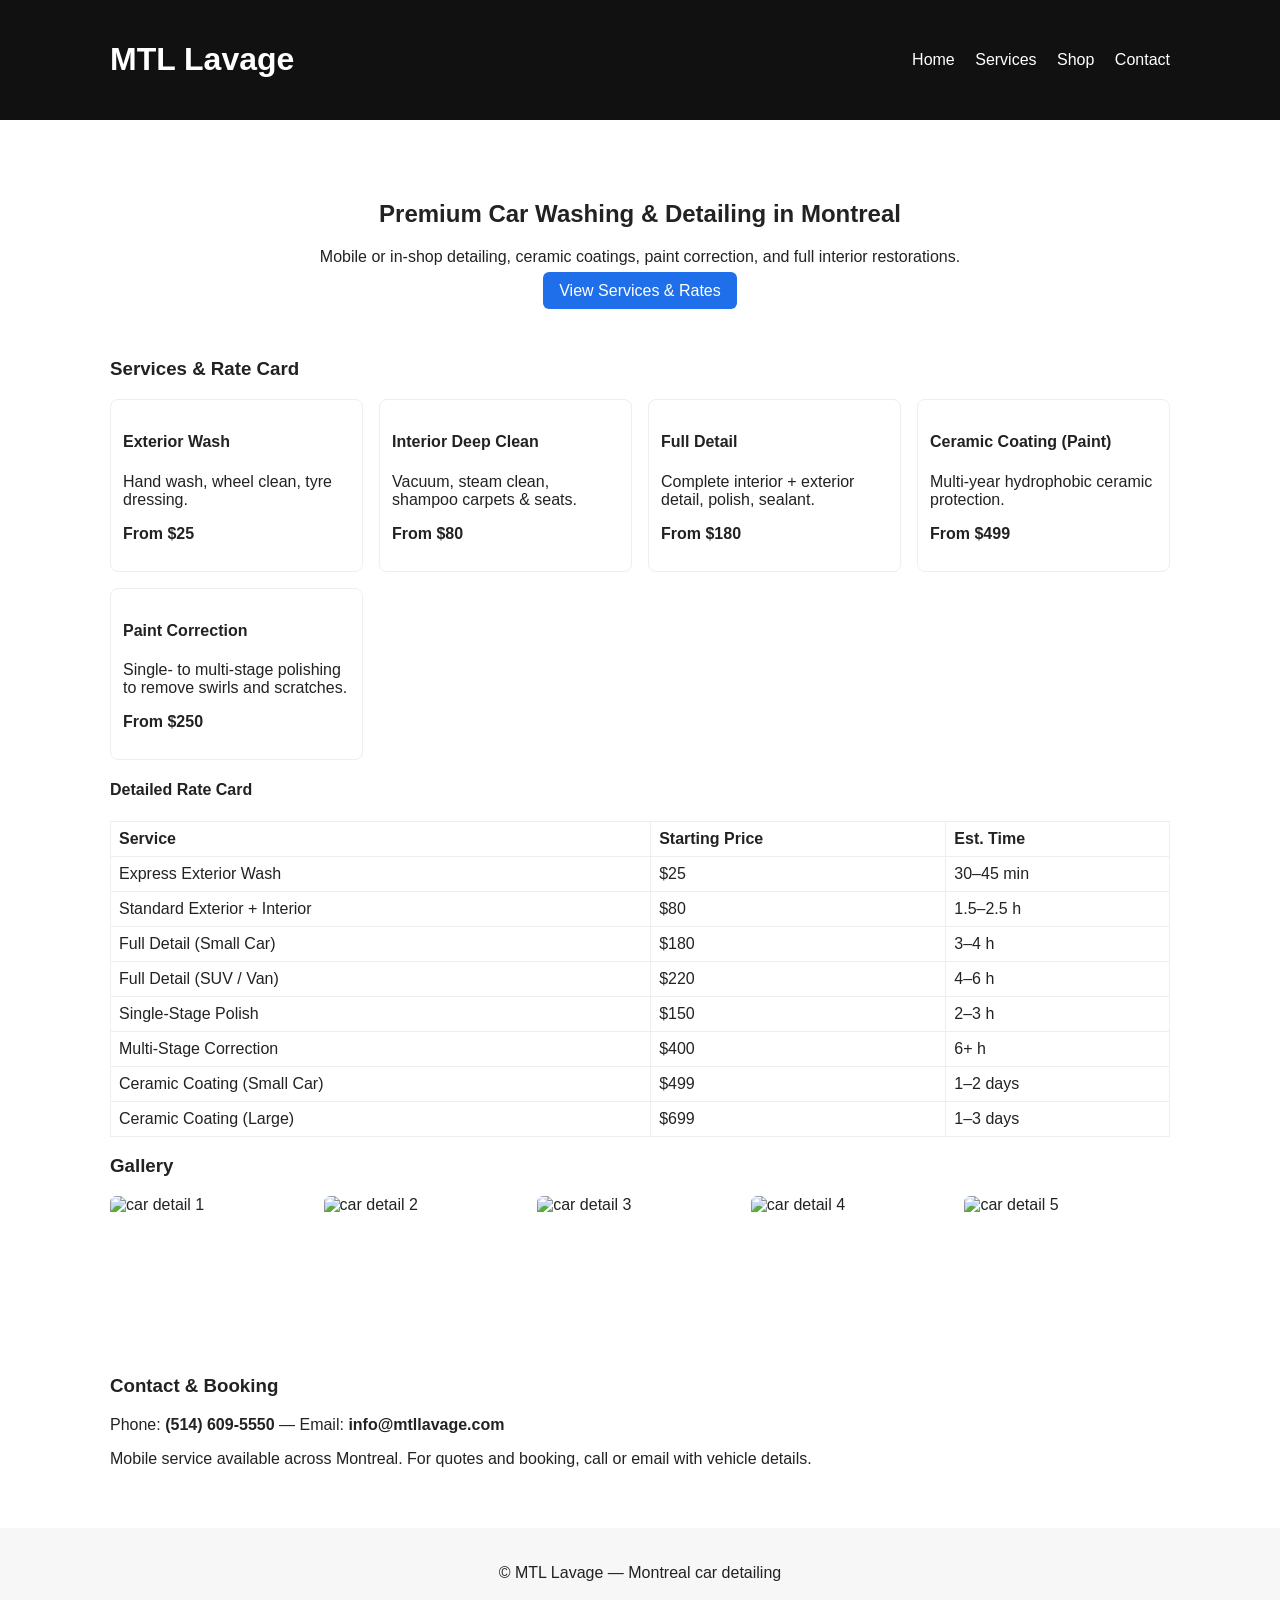
==== index.html @ 9af7578a "Add files via upload" ====
<!doctype html>
<html lang="en">
<head>
  <meta charset="utf-8" />
  <meta name="viewport" content="width=device-width,initial-scale=1" />
  <title>MTL Lavage - Car Detailing Montreal</title>
  <link rel="stylesheet" href="styles.css">
</head>
<body>
  <header class="site-header">
    <div class="container">
      <h1>MTL Lavage</h1>
      <nav>
        <a href="index.html">Home</a>
        <a href="#services">Services</a>
        <a href="shop.html">Shop</a>
        <a href="#contact">Contact</a>
      </nav>
    </div>
  </header>

  <main class="container">
    <section class="hero">
      <h2>Premium Car Washing & Detailing in Montreal</h2>
      <p>Mobile or in-shop detailing, ceramic coatings, paint correction, and full interior restorations.</p>
      <a class="btn" href="#services">View Services & Rates</a>
    </section>

    <section id="services">
      <h3>Services & Rate Card</h3>
      <div class="services-grid">
        <div class="service-card">
          <h4>Exterior Wash</h4>
          <p>Hand wash, wheel clean, tyre dressing.</p>
          <p class="price">From $25</p>
        </div>
        <div class="service-card">
          <h4>Interior Deep Clean</h4>
          <p>Vacuum, steam clean, shampoo carpets & seats.</p>
          <p class="price">From $80</p>
        </div>
        <div class="service-card">
          <h4>Full Detail</h4>
          <p>Complete interior + exterior detail, polish, sealant.</p>
          <p class="price">From $180</p>
        </div>
        <div class="service-card">
          <h4>Ceramic Coating (Paint)</h4>
          <p>Multi-year hydrophobic ceramic protection.</p>
          <p class="price">From $499</p>
        </div>
        <div class="service-card">
          <h4>Paint Correction</h4>
          <p>Single- to multi-stage polishing to remove swirls and scratches.</p>
          <p class="price">From $250</p>
        </div>
      </div>

      <h4>Detailed Rate Card</h4>
      <table class="rate-card">
        <thead>
          <tr><th>Service</th><th>Starting Price</th><th>Est. Time</th></tr>
        </thead>
        <tbody>
          <tr><td>Express Exterior Wash</td><td>$25</td><td>30–45 min</td></tr>
          <tr><td>Standard Exterior + Interior</td><td>$80</td><td>1.5–2.5 h</td></tr>
          <tr><td>Full Detail (Small Car)</td><td>$180</td><td>3–4 h</td></tr>
          <tr><td>Full Detail (SUV / Van)</td><td>$220</td><td>4–6 h</td></tr>
          <tr><td>Single-Stage Polish</td><td>$150</td><td>2–3 h</td></tr>
          <tr><td>Multi-Stage Correction</td><td>$400</td><td>6+ h</td></tr>
          <tr><td>Ceramic Coating (Small Car)</td><td>$499</td><td>1–2 days</td></tr>
          <tr><td>Ceramic Coating (Large)</td><td>$699</td><td>1–3 days</td></tr>
        </tbody>
      </table>
    </section>

    <section id="gallery">
      <h3>Gallery</h3>
      <div class="gallery-grid">
        <img src="https://images.unsplash.com/photo-1511919884226-fd3cad34687c?w=1000&q=80" alt="car detail 1">
        <img src="https://images.pexels.com/photos/210627/pexels-photo-210627.jpeg?cs=srgb&dl=pexels-pixabay-210627.jpg&fm=jpg" alt="car detail 2">
        <img src="https://images.unsplash.com/photo-1494976388531-d1058494cdd8?w=1000&q=80" alt="car detail 3">
        <img src="https://images.unsplash.com/photo-1503376780353-7e6692767b70?w=1000&q=80" alt="car detail 4">
        <img src="https://images.pexels.com/photos/4870671/pexels-photo-4870671.jpeg?cs=srgb&dl=pexels-karola-g-4870671.jpg&fm=jpg" alt="car detail 5">
      </div>
    </section>

    <section id="contact">
      <h3>Contact & Booking</h3>
      <p>Phone: <strong>(514) 609-5550</strong> — Email: <strong>info@mtllavage.com</strong></p>
      <p>Mobile service available across Montreal. For quotes and booking, call or email with vehicle details.</p>
    </section>
  </main>

  <footer class="site-footer">
    <div class="container">© MTL Lavage — Montreal car detailing</div>
  </footer>

  <script src="script.js"></script>
</body>
</html>
---- styles.css ----
:root{--accent:#1f6feb;--muted:#666}
*{box-sizing:border-box}
body{font-family:Inter,Segoe UI,Arial,sans-serif;margin:0;color:#222}
.container{max-width:1100px;margin:0 auto;padding:20px}
.site-header{background:#111;color:#fff}
.site-header .container{display:flex;align-items:center;justify-content:space-between}
.site-header nav a{color:#fff;margin-left:16px;text-decoration:none}
.hero{padding:40px 0;text-align:center}
.btn{background:var(--accent);color:#fff;padding:10px 16px;border-radius:6px;text-decoration:none}
.services-grid{display:grid;grid-template-columns:repeat(auto-fit,minmax(200px,1fr));gap:16px}
.service-card{border:1px solid #eee;padding:12px;border-radius:8px}
.price{font-weight:700;margin-top:8px}
.rate-card{width:100%;border-collapse:collapse;margin-top:12px}
.rate-card th,.rate-card td{border:1px solid #eee;padding:8px;text-align:left}
.gallery-grid{display:grid;grid-template-columns:repeat(auto-fit,minmax(200px,1fr));gap:8px;margin-top:12px}
.gallery-grid img{width:100%;height:160px;object-fit:cover;border-radius:6px}
.site-footer{background:#f7f7f7;padding:16px;text-align:center;margin-top:24px}

.products-grid{display:grid;grid-template-columns:repeat(auto-fit,minmax(220px,1fr));gap:16px;margin-top:12px}
.product{border:1px solid #e6e6e6;padding:12px;border-radius:8px}
.product img{width:100%;height:140px;object-fit:cover;border-radius:6px}
.cart{position:fixed;right:20px;top:100px;width:260px;background:#fff;border:1px solid #ddd;padding:12px;border-radius:8px}
.cart-footer{display:flex;justify-content:space-between;align-items:center;margin-top:8px}

@media(max-width:700px){.cart{position:static;width:auto;margin-top:20px}}

.price-tag{font-weight:700;color:var(--accent)}
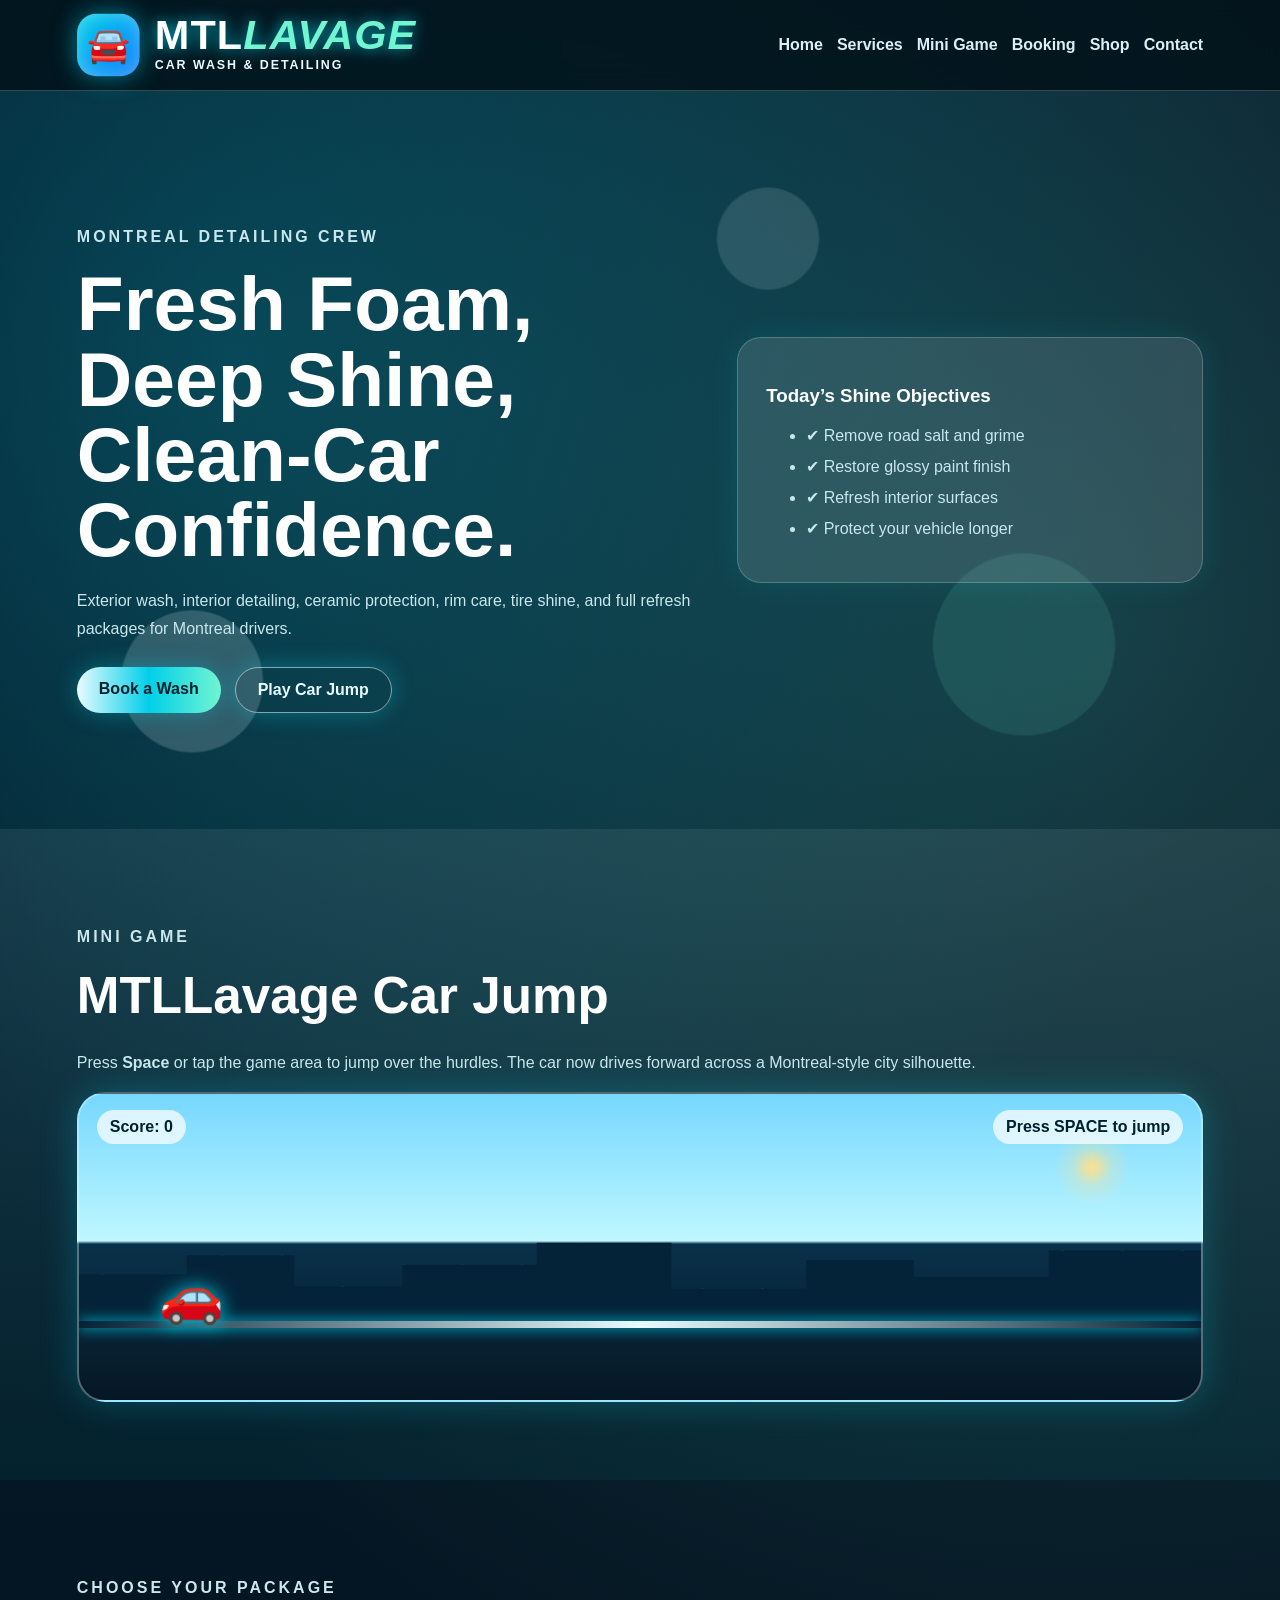
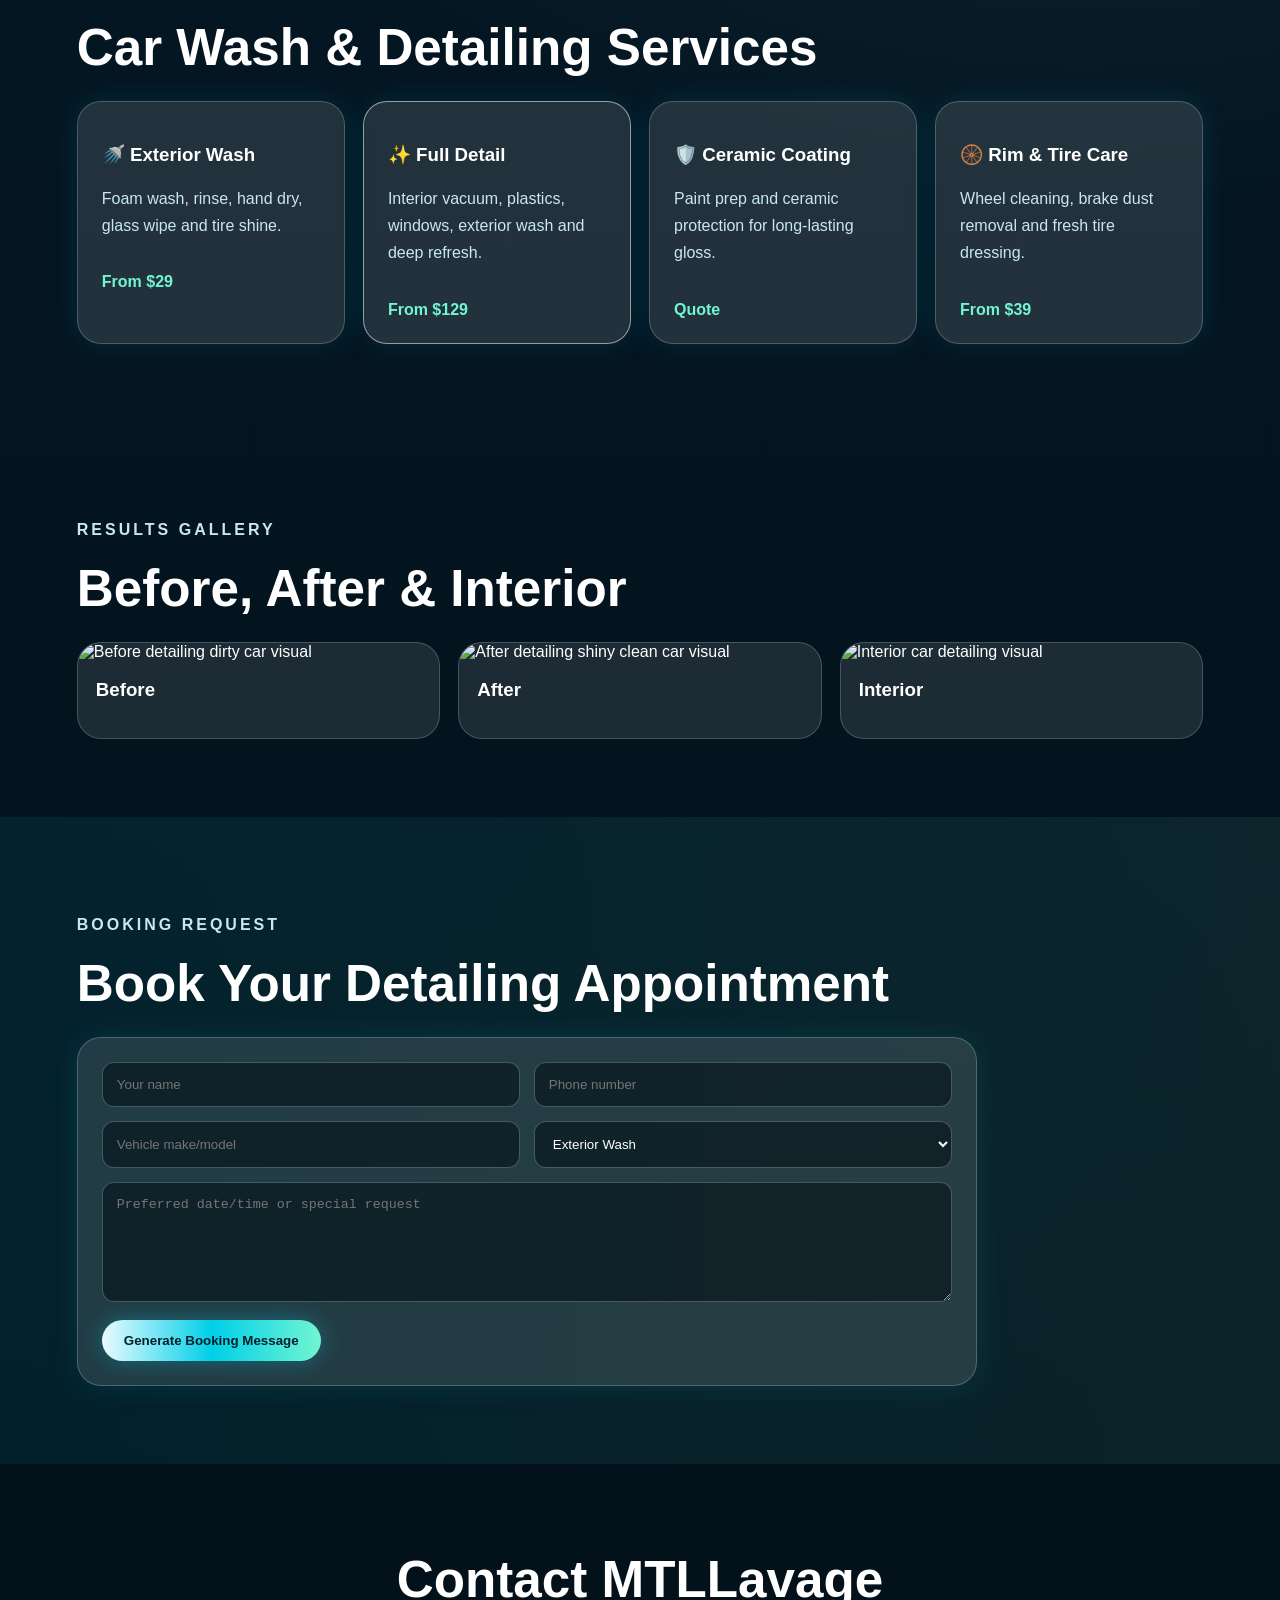
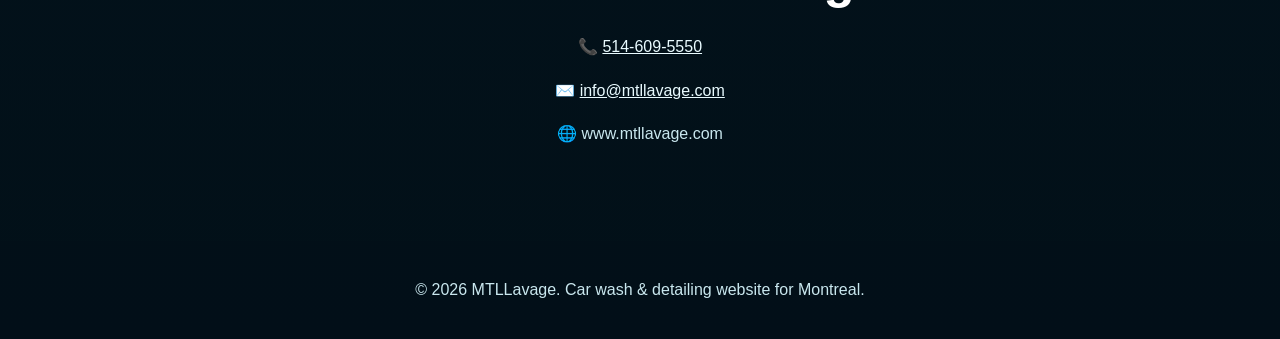
==== commit 0627e2b2: "Add files via upload" ====
--- a/index.html
+++ b/index.html
@@ -1,101 +1,164 @@
-<!doctype html>
-<html lang="en">
-<head>
-  <meta charset="utf-8" />
-  <meta name="viewport" content="width=device-width,initial-scale=1" />
-  <title>MTL Lavage - Car Detailing Montreal</title>
-  <link rel="stylesheet" href="styles.css">
-</head>
-<body>
-  <header class="site-header">
-    <div class="container">
-      <h1>MTL Lavage</h1>
-      <nav>
-        <a href="index.html">Home</a>
-        <a href="#services">Services</a>
-        <a href="shop.html">Shop</a>
-        <a href="#contact">Contact</a>
-      </nav>
-    </div>
-  </header>
-
-  <main class="container">
-    <section class="hero">
-      <h2>Premium Car Washing & Detailing in Montreal</h2>
-      <p>Mobile or in-shop detailing, ceramic coatings, paint correction, and full interior restorations.</p>
-      <a class="btn" href="#services">View Services & Rates</a>
-    </section>
-
-    <section id="services">
-      <h3>Services & Rate Card</h3>
-      <div class="services-grid">
-        <div class="service-card">
-          <h4>Exterior Wash</h4>
-          <p>Hand wash, wheel clean, tyre dressing.</p>
-          <p class="price">From $25</p>
-        </div>
-        <div class="service-card">
-          <h4>Interior Deep Clean</h4>
-          <p>Vacuum, steam clean, shampoo carpets & seats.</p>
-          <p class="price">From $80</p>
-        </div>
-        <div class="service-card">
-          <h4>Full Detail</h4>
-          <p>Complete interior + exterior detail, polish, sealant.</p>
-          <p class="price">From $180</p>
-        </div>
-        <div class="service-card">
-          <h4>Ceramic Coating (Paint)</h4>
-          <p>Multi-year hydrophobic ceramic protection.</p>
-          <p class="price">From $499</p>
-        </div>
-        <div class="service-card">
-          <h4>Paint Correction</h4>
-          <p>Single- to multi-stage polishing to remove swirls and scratches.</p>
-          <p class="price">From $250</p>
-        </div>
-      </div>
-
-      <h4>Detailed Rate Card</h4>
-      <table class="rate-card">
-        <thead>
-          <tr><th>Service</th><th>Starting Price</th><th>Est. Time</th></tr>
-        </thead>
-        <tbody>
-          <tr><td>Express Exterior Wash</td><td>$25</td><td>30–45 min</td></tr>
-          <tr><td>Standard Exterior + Interior</td><td>$80</td><td>1.5–2.5 h</td></tr>
-          <tr><td>Full Detail (Small Car)</td><td>$180</td><td>3–4 h</td></tr>
-          <tr><td>Full Detail (SUV / Van)</td><td>$220</td><td>4–6 h</td></tr>
-          <tr><td>Single-Stage Polish</td><td>$150</td><td>2–3 h</td></tr>
-          <tr><td>Multi-Stage Correction</td><td>$400</td><td>6+ h</td></tr>
-          <tr><td>Ceramic Coating (Small Car)</td><td>$499</td><td>1–2 days</td></tr>
-          <tr><td>Ceramic Coating (Large)</td><td>$699</td><td>1–3 days</td></tr>
-        </tbody>
-      </table>
-    </section>
-
-    <section id="gallery">
-      <h3>Gallery</h3>
-      <div class="gallery-grid">
-        <img src="https://images.unsplash.com/photo-1511919884226-fd3cad34687c?w=1000&q=80" alt="car detail 1">
-        <img src="https://images.pexels.com/photos/210627/pexels-photo-210627.jpeg?cs=srgb&dl=pexels-pixabay-210627.jpg&fm=jpg" alt="car detail 2">
-        <img src="https://images.unsplash.com/photo-1494976388531-d1058494cdd8?w=1000&q=80" alt="car detail 3">
-        <img src="https://images.unsplash.com/photo-1503376780353-7e6692767b70?w=1000&q=80" alt="car detail 4">
-        <img src="https://images.pexels.com/photos/4870671/pexels-photo-4870671.jpeg?cs=srgb&dl=pexels-karola-g-4870671.jpg&fm=jpg" alt="car detail 5">
-      </div>
-    </section>
-
-    <section id="contact">
-      <h3>Contact & Booking</h3>
-      <p>Phone: <strong>(514) 609-5550</strong> — Email: <strong>info@mtllavage.com</strong></p>
-      <p>Mobile service available across Montreal. For quotes and booking, call or email with vehicle details.</p>
-    </section>
-  </main>
-
-  <footer class="site-footer">
-    <div class="container">© MTL Lavage — Montreal car detailing</div>
-  </footer>
-
-  <script src="script.js"></script>
-</body>
-</html>
+<!DOCTYPE html>
+<html lang="en">
+<head>
+  <meta charset="UTF-8" />
+  <meta name="viewport" content="width=device-width, initial-scale=1.0" />
+  <title>MTLLavage | Car Wash & Detailing Montreal</title>
+  <meta name="description" content="MTLLavage car wash and detailing services in Montreal. Book exterior wash, interior detail, ceramic coating, and shop car care products." />
+  <link rel="stylesheet" href="styles.css" />
+</head>
+<body>
+
+<div id="missionIntro" class="mission-intro">
+  <div class="water-bubbles"></div>
+  <div class="mission-box">
+    <p class="eyebrow">MTLLAVAGE PRESENTS</p>
+    <h1>MISSION: CLEAN THE CITY</h1>
+    <p class="typing">Foam. Shine. Detail. Protect.</p>
+    <button id="skipIntro" class="btn ghost">Skip Intro</button>
+  </div>
+</div>
+
+<header class="site-header">
+  <a href="index.html" class="brand-logo" aria-label="MTLLavage Home">
+    <span class="logo-icon">🚘</span>
+    <span class="logo-text">
+      <strong>MTL<span>LAVAGE</span></strong>
+      <small>Car Wash & Detailing</small>
+    </span>
+  </a>
+
+  <nav>
+    <a href="#home">Home</a>
+    <a href="#missions">Services</a>
+    <a href="#game">Mini Game</a>
+    <a href="#booking">Booking</a>
+    <a href="shop.html">Shop</a>
+    <a href="#contact">Contact</a>
+  </nav>
+</header>
+
+<main>
+  <section id="home" class="hero">
+    <div class="foam-bg"></div>
+    <div class="hero-content">
+      <p class="tag">Montreal Detailing Crew</p>
+      <h1>Fresh Foam, Deep Shine, Clean-Car Confidence.</h1>
+      <p>Exterior wash, interior detailing, ceramic protection, rim care, tire shine, and full refresh packages for Montreal drivers.</p>
+      <div class="hero-actions">
+        <a href="#booking" class="btn">Book a Wash</a>
+        <a href="#game" class="btn ghost">Play Car Jump</a>
+      </div>
+    </div>
+
+    <div class="wash-card">
+      <h3>Today’s Shine Objectives</h3>
+      <ul>
+        <li>✔ Remove road salt and grime</li>
+        <li>✔ Restore glossy paint finish</li>
+        <li>✔ Refresh interior surfaces</li>
+        <li>✔ Protect your vehicle longer</li>
+      </ul>
+    </div>
+  </section>
+
+  <section id="game" class="section game-section">
+    <p class="tag">Mini Game</p>
+    <h2>MTLLavage Car Jump</h2>
+    <p>Press <strong>Space</strong> or tap the game area to jump over the hurdles. The car now drives forward across a Montreal-style city silhouette.</p>
+
+    <div id="gameArea" class="game-area" tabindex="0" aria-label="Car jump game. Press space to jump.">
+      <div class="sunset-glow"></div>
+      <div class="city-silhouette"></div>
+      <div class="road-line"></div>
+      <div id="gameCar" class="game-car">🚗</div>
+      <div id="hurdle" class="hurdle"></div>
+      <div id="score" class="score">Score: 0</div>
+      <div id="gameHint" class="game-hint">Press SPACE to jump</div>
+    </div>
+  </section>
+
+  <section id="missions" class="section">
+    <p class="tag">Choose Your Package</p>
+    <h2>Car Wash & Detailing Services</h2>
+    <div class="grid">
+      <article class="card">
+        <h3>🚿 Exterior Wash</h3>
+        <p>Foam wash, rinse, hand dry, glass wipe and tire shine.</p>
+        <span class="price">From $29</span>
+      </article>
+      <article class="card featured">
+        <h3>✨ Full Detail</h3>
+        <p>Interior vacuum, plastics, windows, exterior wash and deep refresh.</p>
+        <span class="price">From $129</span>
+      </article>
+      <article class="card">
+        <h3>🛡️ Ceramic Coating</h3>
+        <p>Paint prep and ceramic protection for long-lasting gloss.</p>
+        <span class="price">Quote</span>
+      </article>
+      <article class="card">
+        <h3>🛞 Rim & Tire Care</h3>
+        <p>Wheel cleaning, brake dust removal and fresh tire dressing.</p>
+        <span class="price">From $39</span>
+      </article>
+    </div>
+  </section>
+
+  <section class="section gallery-section">
+    <p class="tag">Results Gallery</p>
+    <h2>Before, After & Interior</h2>
+    <div class="gallery">
+      <article class="image-card">
+        <img src="assets/before-detailing.jpg" alt="Before detailing dirty car visual">
+        <h3>Before</h3>
+      </article>
+      <article class="image-card">
+        <img src="assets/after-detailing.jpg" alt="After detailing shiny clean car visual">
+        <h3>After</h3>
+      </article>
+      <article class="image-card">
+        <img src="assets/interior-detail.jpg" alt="Interior car detailing visual">
+        <h3>Interior</h3>
+      </article>
+    </div>
+  </section>
+
+  <section id="booking" class="section booking-section">
+    <p class="tag">Booking Request</p>
+    <h2>Book Your Detailing Appointment</h2>
+    <form id="bookingForm" class="booking-form">
+      <div class="form-row">
+        <input type="text" id="name" placeholder="Your name" required />
+        <input type="tel" id="phone" placeholder="Phone number" required />
+      </div>
+      <div class="form-row">
+        <input type="text" id="vehicle" placeholder="Vehicle make/model" />
+        <select id="service">
+          <option>Exterior Wash</option>
+          <option>Full Detail</option>
+          <option>Ceramic Coating</option>
+          <option>Rim & Tire Care</option>
+        </select>
+      </div>
+      <textarea id="message" placeholder="Preferred date/time or special request"></textarea>
+      <button type="submit" class="btn">Generate Booking Message</button>
+      <p id="bookingOutput" class="booking-output"></p>
+    </form>
+  </section>
+
+  <section id="contact" class="section contact">
+    <h2>Contact MTLLavage</h2>
+    <p>📞 <a href="tel:+15146095550">514-609-5550</a></p>
+    <p>✉️ <a href="mailto:info@mtllavage.com">info@mtllavage.com</a></p>
+    <p>🌐 www.mtllavage.com</p>
+  </section>
+</main>
+
+<footer>
+  <p>© 2026 MTLLavage. Car wash & detailing website for Montreal.</p>
+</footer>
+
+<script src="script.js"></script>
+</body>
+</html>
--- a/styles.css
+++ b/styles.css
@@ -1,27 +1,480 @@
-:root{--accent:#1f6feb;--muted:#666}
-*{box-sizing:border-box}
-body{font-family:Inter,Segoe UI,Arial,sans-serif;margin:0;color:#222}
-.container{max-width:1100px;margin:0 auto;padding:20px}
-.site-header{background:#111;color:#fff}
-.site-header .container{display:flex;align-items:center;justify-content:space-between}
-.site-header nav a{color:#fff;margin-left:16px;text-decoration:none}
-.hero{padding:40px 0;text-align:center}
-.btn{background:var(--accent);color:#fff;padding:10px 16px;border-radius:6px;text-decoration:none}
-.services-grid{display:grid;grid-template-columns:repeat(auto-fit,minmax(200px,1fr));gap:16px}
-.service-card{border:1px solid #eee;padding:12px;border-radius:8px}
-.price{font-weight:700;margin-top:8px}
-.rate-card{width:100%;border-collapse:collapse;margin-top:12px}
-.rate-card th,.rate-card td{border:1px solid #eee;padding:8px;text-align:left}
-.gallery-grid{display:grid;grid-template-columns:repeat(auto-fit,minmax(200px,1fr));gap:8px;margin-top:12px}
-.gallery-grid img{width:100%;height:160px;object-fit:cover;border-radius:6px}
-.site-footer{background:#f7f7f7;padding:16px;text-align:center;margin-top:24px}
-
-.products-grid{display:grid;grid-template-columns:repeat(auto-fit,minmax(220px,1fr));gap:16px;margin-top:12px}
-.product{border:1px solid #e6e6e6;padding:12px;border-radius:8px}
-.product img{width:100%;height:140px;object-fit:cover;border-radius:6px}
-.cart{position:fixed;right:20px;top:100px;width:260px;background:#fff;border:1px solid #ddd;padding:12px;border-radius:8px}
-.cart-footer{display:flex;justify-content:space-between;align-items:center;margin-top:8px}
-
-@media(max-width:700px){.cart{position:static;width:auto;margin-top:20px}}
-
-.price-tag{font-weight:700;color:var(--accent)}
+:root {
+  --navy: #061b2b;
+  --deep: #021018;
+  --aqua: #00cfe8;
+  --blue: #087dff;
+  --foam: #e9fbff;
+  --mint: #72f5d1;
+  --sun: #ffe08a;
+  --panel: rgba(255, 255, 255, 0.12);
+  --text: #ffffff;
+  --muted: #c9e7ee;
+}
+
+* { box-sizing: border-box; }
+
+html { scroll-behavior: smooth; }
+
+body {
+  margin: 0;
+  font-family: Arial, Helvetica, sans-serif;
+  background:
+    radial-gradient(circle at 18% 10%, rgba(0,207,232,.22), transparent 32%),
+    radial-gradient(circle at 85% 18%, rgba(114,245,209,.16), transparent 38%),
+    linear-gradient(180deg, var(--navy), var(--deep));
+  color: var(--text);
+  overflow-x: hidden;
+}
+
+a { color: var(--foam); }
+
+.site-header {
+  position: sticky;
+  top: 0;
+  z-index: 50;
+  display: flex;
+  justify-content: space-between;
+  align-items: center;
+  gap: 18px;
+  padding: 16px 6%;
+  background: rgba(2, 16, 24, .82);
+  backdrop-filter: blur(14px);
+  border-bottom: 1px solid rgba(233,251,255,.22);
+}
+
+.brand-logo {
+  display: flex;
+  align-items: center;
+  gap: 14px;
+  text-decoration: none;
+  transform: scale(1.08);
+  transform-origin: left center;
+}
+
+.logo-icon {
+  width: 58px;
+  height: 58px;
+  display: grid;
+  place-items: center;
+  border-radius: 18px;
+  font-size: 32px;
+  background: linear-gradient(135deg, var(--aqua), var(--blue));
+  box-shadow: 0 0 22px rgba(0,207,232,.55), inset 0 0 18px rgba(255,255,255,.35);
+}
+
+.logo-text strong {
+  display: block;
+  font-size: clamp(1.65rem, 3vw, 2.45rem);
+  line-height: .9;
+  letter-spacing: 1px;
+  color: #fff;
+  text-shadow: 0 0 14px rgba(0,207,232,.85);
+}
+
+.logo-text strong span {
+  color: var(--mint);
+  font-style: italic;
+}
+
+.logo-text small {
+  color: var(--foam);
+  font-weight: 700;
+  letter-spacing: 1.8px;
+  text-transform: uppercase;
+  font-size: .72rem;
+}
+
+nav {
+  display: flex;
+  flex-wrap: wrap;
+  gap: 14px;
+}
+
+nav a {
+  text-decoration: none;
+  font-weight: 800;
+  color: var(--foam);
+  opacity: .95;
+}
+
+nav a:hover {
+  color: var(--mint);
+  text-shadow: 0 0 12px var(--mint);
+}
+
+.mission-intro {
+  position: fixed;
+  inset: 0;
+  z-index: 9999;
+  display: grid;
+  place-items: center;
+  background:
+    radial-gradient(circle at center, rgba(0,207,232,.2), transparent 32%),
+    linear-gradient(180deg, #00354b, #001017);
+  animation: introExit .9s ease forwards;
+  animation-delay: 4.8s;
+}
+
+.water-bubbles::before,
+.water-bubbles::after {
+  content: "";
+  position: absolute;
+  inset: 0;
+  background-image:
+    radial-gradient(circle, rgba(255,255,255,.6) 0 2px, transparent 3px),
+    radial-gradient(circle, rgba(114,245,209,.4) 0 3px, transparent 4px);
+  background-size: 90px 90px, 135px 135px;
+  animation: bubbles 8s linear infinite;
+  opacity: .45;
+}
+
+.mission-box {
+  position: relative;
+  width: min(760px, 90vw);
+  text-align: center;
+  padding: 42px;
+  border: 1px solid rgba(233,251,255,.5);
+  border-radius: 28px;
+  background: rgba(2, 16, 24, .72);
+  box-shadow: 0 0 40px rgba(0,207,232,.24), inset 0 0 40px rgba(255,255,255,.08);
+}
+
+.mission-box h1 {
+  font-size: clamp(2.4rem, 7vw, 5.3rem);
+  margin: 10px 0;
+  color: var(--foam);
+  text-shadow: 0 0 12px var(--aqua), 0 0 34px var(--blue);
+}
+
+.eyebrow, .tag {
+  color: var(--mint);
+  text-transform: uppercase;
+  letter-spacing: 3px;
+  font-weight: 900;
+}
+
+.hero {
+  min-height: 82vh;
+  position: relative;
+  display: grid;
+  grid-template-columns: 1.15fr .85fr;
+  align-items: center;
+  gap: 30px;
+  padding: 85px 6%;
+  overflow: hidden;
+}
+
+.foam-bg {
+  position: absolute;
+  inset: 0;
+  background:
+    radial-gradient(circle at 15% 80%, rgba(233,251,255,.18) 0 70px, transparent 72px),
+    radial-gradient(circle at 60% 20%, rgba(233,251,255,.13) 0 50px, transparent 52px),
+    radial-gradient(circle at 80% 75%, rgba(114,245,209,.11) 0 90px, transparent 92px);
+  pointer-events: none;
+}
+
+.hero-content, .wash-card, .section { position: relative; z-index: 2; }
+
+.hero h1, .section h1 {
+  font-size: clamp(2.4rem, 6vw, 5rem);
+  line-height: .98;
+  max-width: 860px;
+  margin: 10px 0 20px;
+}
+
+.hero p, .section p { color: var(--muted); line-height: 1.7; }
+
+.hero-actions {
+  display: flex;
+  flex-wrap: wrap;
+  gap: 14px;
+  margin-top: 25px;
+}
+
+.btn {
+  display: inline-block;
+  border: 0;
+  border-radius: 999px;
+  padding: 13px 22px;
+  background: linear-gradient(90deg, var(--foam), var(--aqua), var(--mint));
+  color: #00202b;
+  font-weight: 900;
+  text-decoration: none;
+  cursor: pointer;
+  box-shadow: 0 0 22px rgba(0,207,232,.35);
+  transition: transform .2s, box-shadow .2s;
+}
+
+.btn:hover {
+  transform: translateY(-2px) scale(1.03);
+  box-shadow: 0 0 34px rgba(114,245,209,.48);
+}
+
+.btn.ghost {
+  background: transparent;
+  color: var(--foam);
+  border: 1px solid rgba(233,251,255,.55);
+}
+
+.wash-card, .card, .booking-form {
+  background: var(--panel);
+  border: 1px solid rgba(233,251,255,.22);
+  box-shadow: 0 0 28px rgba(0,207,232,.12);
+  border-radius: 24px;
+}
+
+.wash-card { padding: 28px; }
+.wash-card li { margin: 12px 0; color: var(--muted); }
+
+.section { padding: 78px 6%; }
+
+.section h2 {
+  font-size: clamp(2rem, 4vw, 3.4rem);
+  margin: 8px 0 24px;
+}
+
+.game-section {
+  background: linear-gradient(180deg, rgba(233,251,255,.08), rgba(0,207,232,.06));
+}
+
+.game-area {
+  position: relative;
+  height: 310px;
+  overflow: hidden;
+  border-radius: 28px;
+  border: 2px solid rgba(233,251,255,.35);
+  background: linear-gradient(180deg, #76d7ff 0%, #bff7ff 48%, #09314a 49%, #061724 100%);
+  box-shadow: 0 0 35px rgba(0,207,232,.25);
+  outline: none;
+}
+
+.sunset-glow {
+  position: absolute;
+  right: 70px;
+  top: 34px;
+  width: 78px;
+  height: 78px;
+  background: radial-gradient(circle, var(--sun), rgba(255,224,138,.25), transparent 70%);
+  border-radius: 50%;
+}
+
+.city-silhouette {
+  position: absolute;
+  bottom: 74px;
+  left: 0;
+  width: 240%;
+  height: 95px;
+  background:
+    linear-gradient(to top, #042338 0 100%, transparent),
+    repeating-linear-gradient(90deg,
+      transparent 0 22px,
+      rgba(255,255,255,.18) 22px 25px,
+      transparent 25px 60px);
+  clip-path: polygon(
+    0 100%, 0 45%, 4% 45%, 4% 25%, 8% 25%, 8% 58%, 12% 58%, 12% 35%,
+    17% 35%, 17% 12%, 22% 12%, 22% 60%, 27% 60%, 27% 30%, 31% 30%,
+    31% 48%, 36% 48%, 36% 20%, 42% 20%, 42% 55%, 48% 55%, 48% 34%,
+    53% 34%, 53% 16%, 57% 16%, 57% 54%, 63% 54%, 63% 25%, 68% 25%,
+    68% 50%, 74% 50%, 74% 32%, 79% 32%, 79% 17%, 84% 17%, 84% 57%,
+    90% 57%, 90% 38%, 95% 38%, 95% 24%, 100% 24%, 100% 100%
+  );
+  animation: cityMove 13s linear infinite;
+}
+
+.road-line {
+  position: absolute;
+  bottom: 72px;
+  left: 0;
+  width: 100%;
+  height: 7px;
+  background: linear-gradient(90deg, transparent, var(--foam), transparent);
+  box-shadow: 0 0 14px var(--aqua);
+}
+
+.game-car {
+  position: absolute;
+  left: 80px;
+  bottom: 73px;
+  font-size: 52px;
+  transform: scaleX(1);
+  filter: drop-shadow(0 0 10px var(--aqua));
+  z-index: 5;
+}
+
+.game-car.jump {
+  animation: jump .62s ease-out;
+}
+
+.hurdle {
+  position: absolute;
+  right: -60px;
+  bottom: 76px;
+  width: 35px;
+  height: 48px;
+  border-radius: 8px 8px 3px 3px;
+  background: linear-gradient(180deg, #ff8a3d, #d94b15);
+  border: 3px solid #fff3d6;
+  animation: hurdleMove 2.15s linear infinite;
+  z-index: 4;
+}
+
+.score {
+  position: absolute;
+  top: 16px;
+  left: 18px;
+  font-weight: 900;
+  color: #00202b;
+  background: rgba(255,255,255,.72);
+  padding: 8px 13px;
+  border-radius: 999px;
+}
+
+.game-hint {
+  position: absolute;
+  top: 16px;
+  right: 18px;
+  font-weight: 900;
+  color: #00202b;
+  background: rgba(255,255,255,.72);
+  padding: 8px 13px;
+  border-radius: 999px;
+}
+
+.grid {
+  display: grid;
+  grid-template-columns: repeat(4, minmax(0, 1fr));
+  gap: 18px;
+}
+
+.card {
+  padding: 24px;
+  min-height: 190px;
+  transition: transform .2s, border-color .2s, box-shadow .2s;
+}
+
+.card:hover {
+  transform: translateY(-8px);
+  border-color: rgba(114,245,209,.55);
+  box-shadow: 0 0 36px rgba(114,245,209,.18);
+}
+
+.card.featured { border-color: rgba(233,251,255,.55); }
+
+.price {
+  display: inline-block;
+  margin-top: 18px;
+  color: var(--mint);
+  font-weight: 900;
+}
+
+.gallery {
+  display: grid;
+  grid-template-columns: repeat(3, 1fr);
+  gap: 18px;
+}
+
+.image-card {
+  overflow: hidden;
+  border-radius: 24px;
+  background: rgba(255,255,255,.1);
+  border: 1px solid rgba(233,251,255,.2);
+}
+
+.image-card img, .product img {
+  width: 100%;
+  display: block;
+  object-fit: cover;
+}
+
+.image-card h3 { padding: 0 18px 18px; }
+
+.booking-section {
+  background: linear-gradient(90deg, rgba(0,207,232,.08), rgba(114,245,209,.08));
+}
+
+.booking-form {
+  padding: 24px;
+  max-width: 900px;
+}
+
+.form-row {
+  display: grid;
+  grid-template-columns: 1fr 1fr;
+  gap: 14px;
+}
+
+input, select, textarea {
+  width: 100%;
+  margin-bottom: 14px;
+  padding: 14px;
+  border-radius: 12px;
+  border: 1px solid rgba(233,251,255,.25);
+  background: rgba(2,16,24,.58);
+  color: #fff;
+}
+
+textarea { min-height: 120px; resize: vertical; }
+
+.booking-output {
+  white-space: pre-wrap;
+  margin-top: 18px;
+  padding: 16px;
+  border-radius: 12px;
+  background: rgba(2,16,24,.5);
+  border: 1px dashed rgba(114,245,209,.45);
+  display: none;
+}
+
+.contact { text-align: center; }
+
+.product img {
+  border-radius: 18px;
+  margin-bottom: 18px;
+  aspect-ratio: 1 / 1;
+}
+
+.shop-grid { grid-template-columns: repeat(3, minmax(0, 1fr)); }
+
+footer {
+  padding: 24px 6%;
+  text-align: center;
+  color: var(--muted);
+  background: rgba(2,16,24,.72);
+}
+
+@keyframes jump {
+  0%, 100% { bottom: 73px; }
+  45% { bottom: 158px; }
+}
+
+@keyframes hurdleMove {
+  from { right: -60px; }
+  to { right: calc(100% + 80px); }
+}
+
+@keyframes cityMove {
+  from { transform: translateX(0); }
+  to { transform: translateX(-50%); }
+}
+
+@keyframes bubbles {
+  from { transform: translateY(0); }
+  to { transform: translateY(-220px); }
+}
+
+@keyframes introExit {
+  to { opacity: 0; visibility: hidden; pointer-events: none; }
+}
+
+@media (max-width: 980px) {
+  .hero { grid-template-columns: 1fr; }
+  .grid { grid-template-columns: 1fr 1fr; }
+}
+
+@media (max-width: 700px) {
+  .site-header { align-items: flex-start; flex-direction: column; }
+  .brand-logo { transform: scale(1); }
+  .grid, .gallery, .form-row, .shop-grid { grid-template-columns: 1fr; }
+  .game-hint { display: none; }
+}
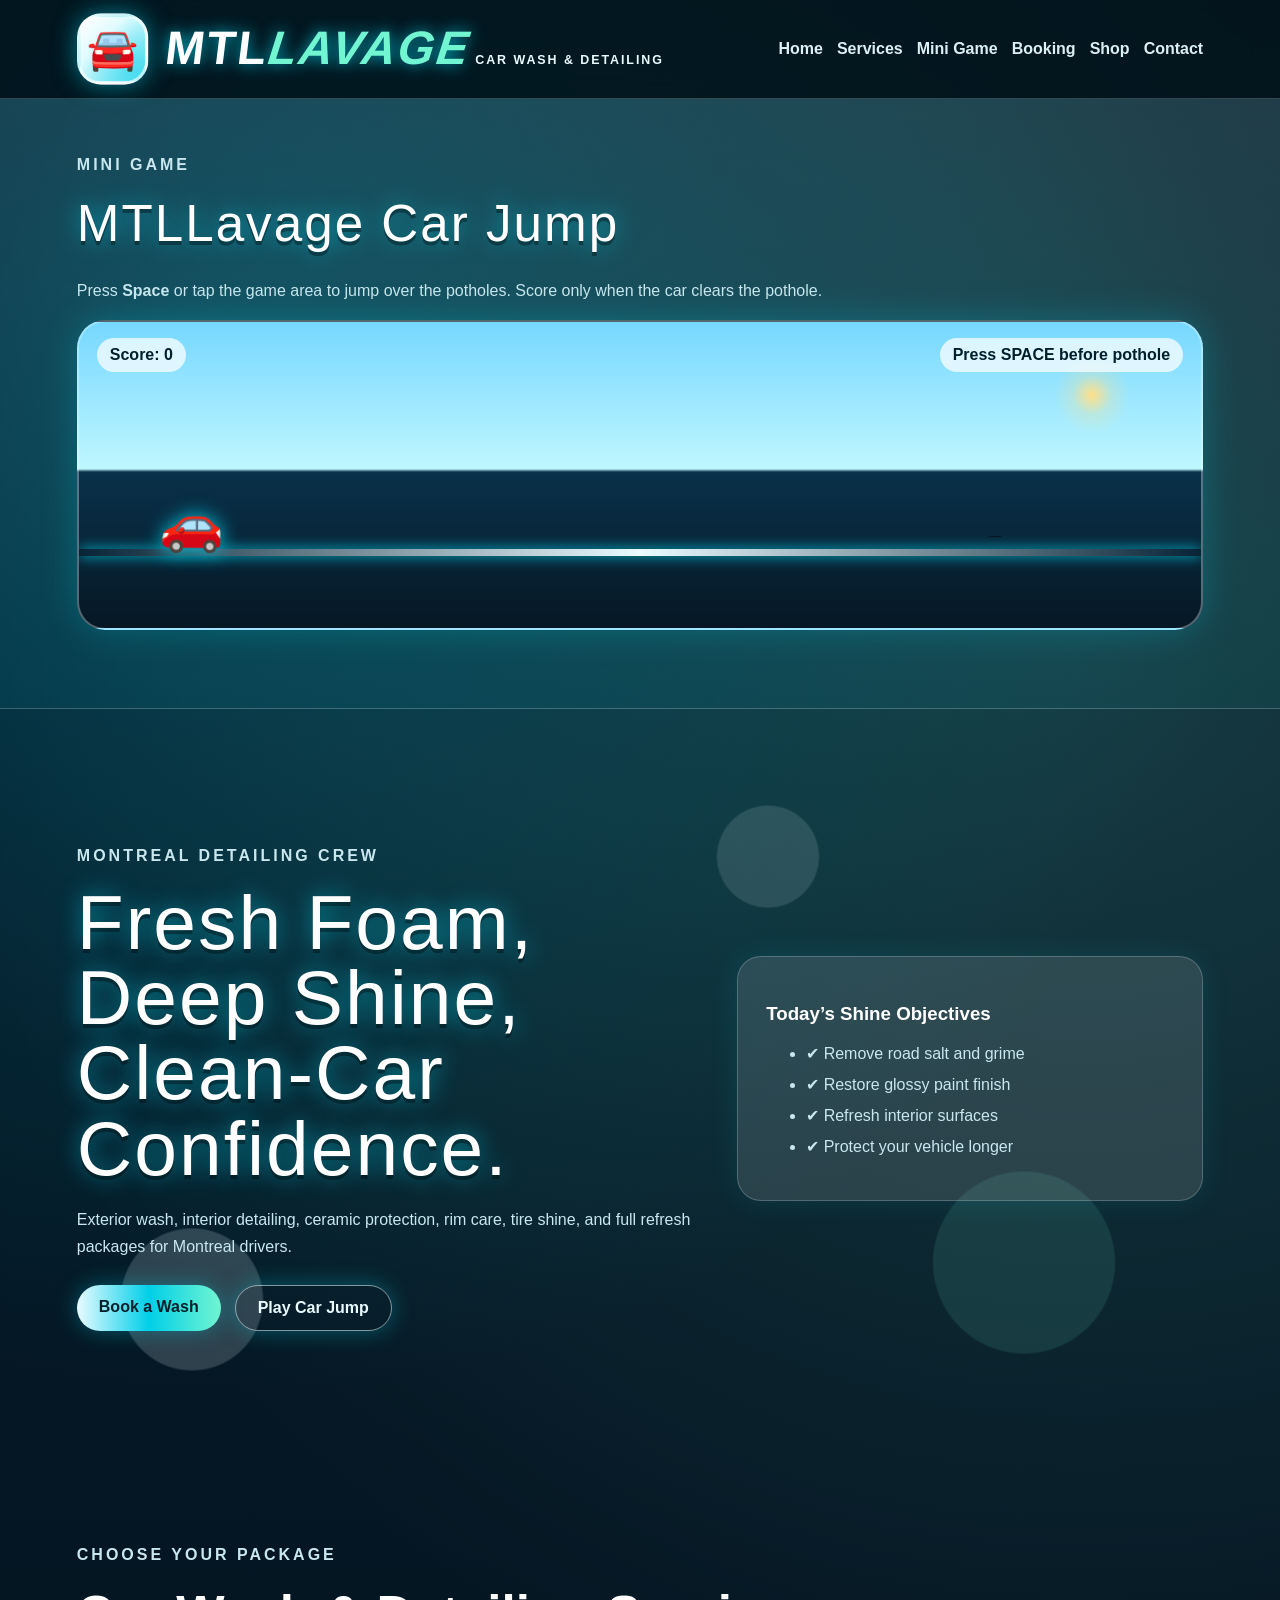
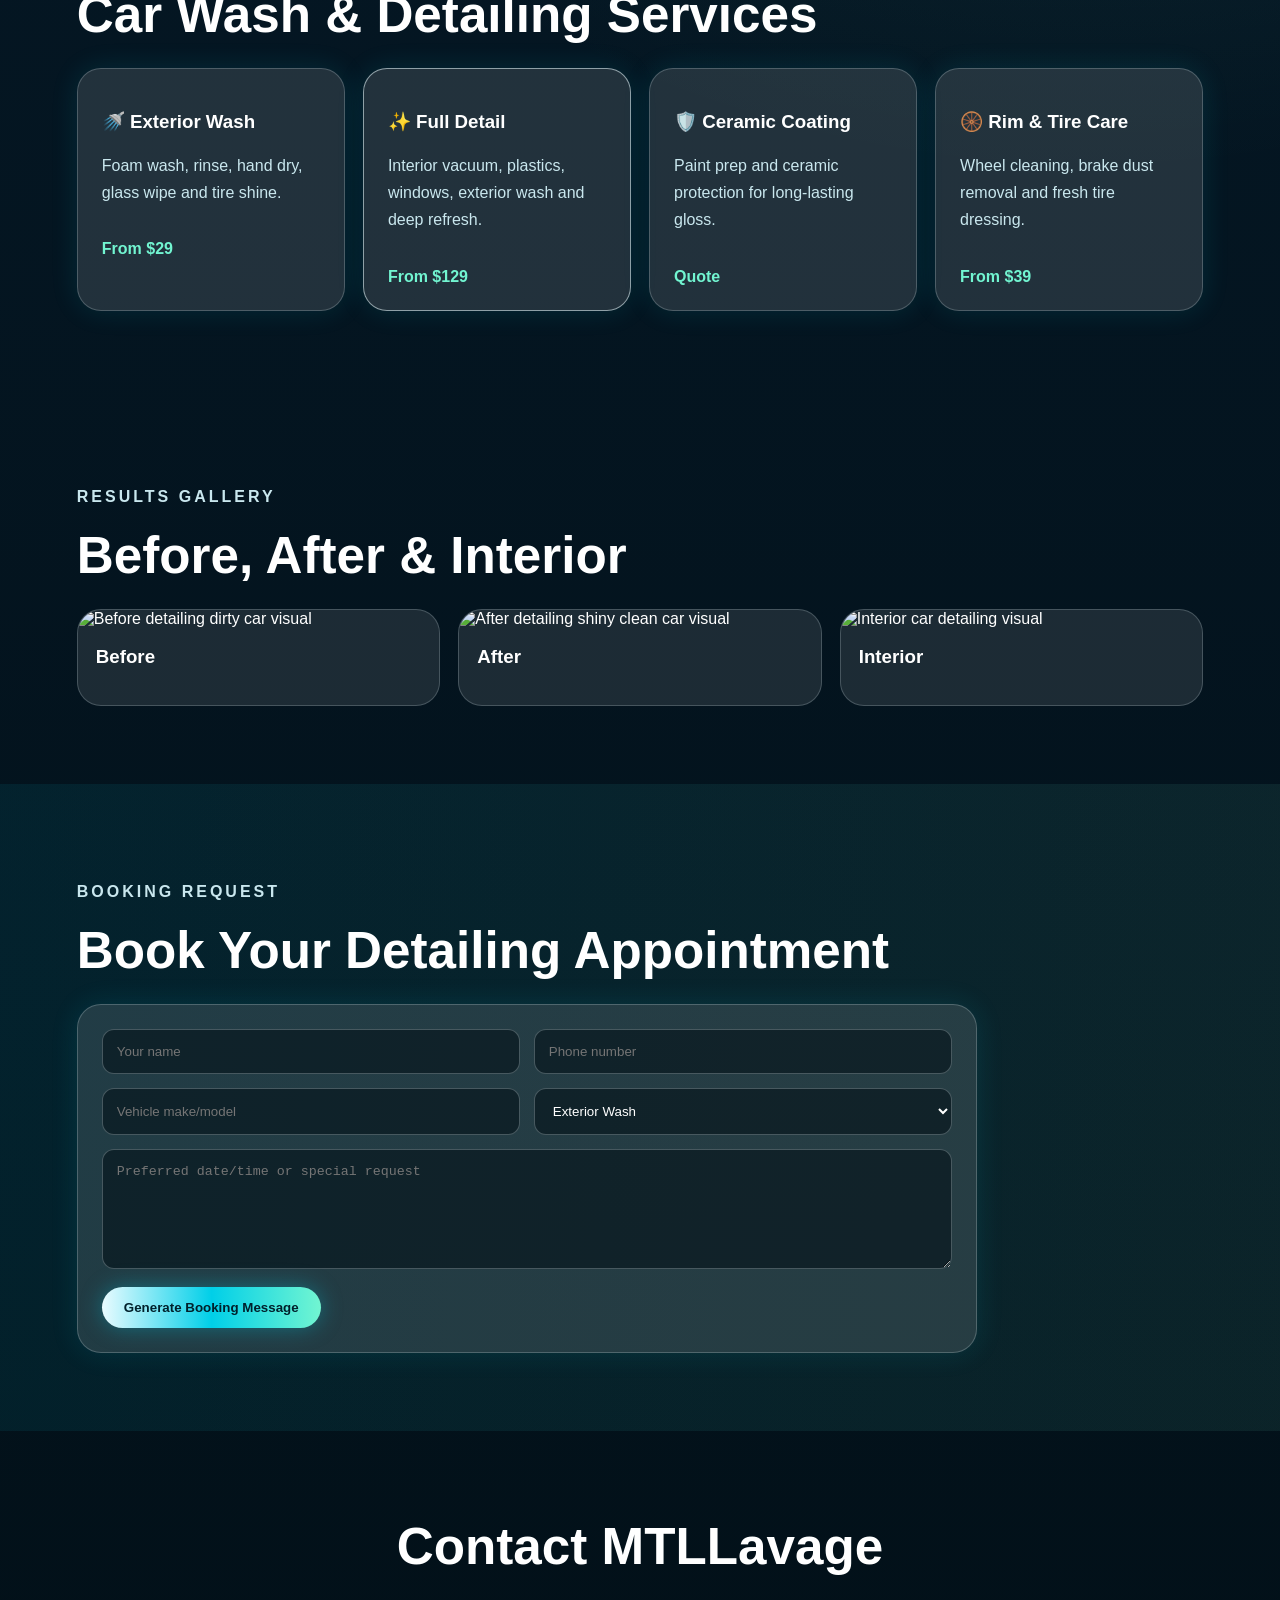
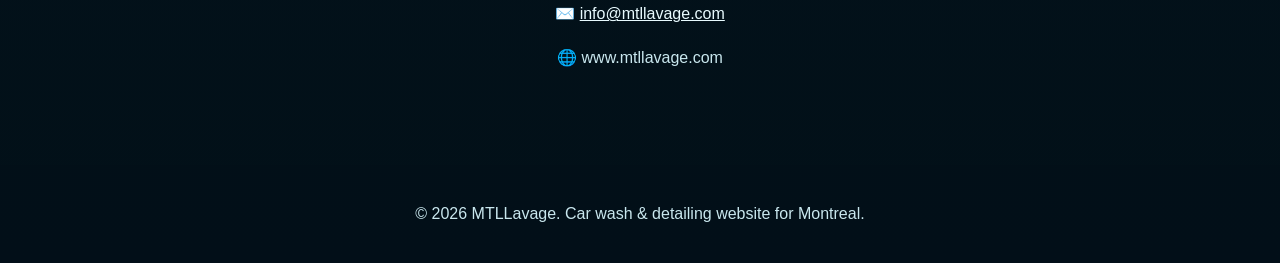
==== commit 83cbe475: "Add files via upload" ====
--- a/index.html
+++ b/index.html
@@ -13,8 +13,8 @@
   <div class="water-bubbles"></div>
   <div class="mission-box">
     <p class="eyebrow">MTLLAVAGE PRESENTS</p>
-    <h1>MISSION: CLEAN THE CITY</h1>
-    <p class="typing">Foam. Shine. Detail. Protect.</p>
+    <h1>MISSION: FIX THE CITY</h1>
+    <p class="typing">Jump potholes. Clean cars. Fix the city.</p>
     <button id="skipIntro" class="btn ghost">Skip Intro</button>
   </div>
 </div>
@@ -39,6 +39,23 @@
 </header>
 
 <main>
+
+  <section id="game" class="section game-section">
+    <p class="tag">Mini Game</p>
+    <h2>MTLLavage Car Jump</h2>
+    <p>Press <strong>Space</strong> or tap the game area to jump over the potholes. Score only when the car clears the pothole.</p>
+
+    <div id="gameArea" class="game-area" tabindex="0" aria-label="Car jump game. Press space to jump.">
+      <div class="sunset-glow"></div>
+      <div class="pothole-track"></div>
+      <div class="road-line"></div>
+      <div id="gameCar" class="game-car">🚗</div>
+      <div id="hurdle" class="pothole"></div>
+      <div id="score" class="score">Score: 0</div>
+      <div id="gameHint" class="game-hint">Press SPACE before pothole</div>
+    </div>
+  </section>
+
   <section id="home" class="hero">
     <div class="foam-bg"></div>
     <div class="hero-content">
@@ -62,21 +79,6 @@
     </div>
   </section>
 
-  <section id="game" class="section game-section">
-    <p class="tag">Mini Game</p>
-    <h2>MTLLavage Car Jump</h2>
-    <p>Press <strong>Space</strong> or tap the game area to jump over the hurdles. The car now drives forward across a Montreal-style city silhouette.</p>
-
-    <div id="gameArea" class="game-area" tabindex="0" aria-label="Car jump game. Press space to jump.">
-      <div class="sunset-glow"></div>
-      <div class="city-silhouette"></div>
-      <div class="road-line"></div>
-      <div id="gameCar" class="game-car">🚗</div>
-      <div id="hurdle" class="hurdle"></div>
-      <div id="score" class="score">Score: 0</div>
-      <div id="gameHint" class="game-hint">Press SPACE to jump</div>
-    </div>
-  </section>
 
   <section id="missions" class="section">
     <p class="tag">Choose Your Package</p>
@@ -149,7 +151,6 @@
 
   <section id="contact" class="section contact">
     <h2>Contact MTLLavage</h2>
-    <p>📞 <a href="tel:+15146095550">514-609-5550</a></p>
     <p>✉️ <a href="mailto:info@mtllavage.com">info@mtllavage.com</a></p>
     <p>🌐 www.mtllavage.com</p>
   </section>
--- a/styles.css
+++ b/styles.css
@@ -478,3 +478,106 @@
   .grid, .gallery, .form-row, .shop-grid { grid-template-columns: 1fr; }
   .game-hint { display: none; }
 }
+
+
+/* LEVEL 5: Fix The City title + logo refresh */
+@import url('https://fonts.googleapis.com/css2?family=Bangers&family=Russo+One&display=swap');
+
+.brand-logo {
+  gap: 16px;
+}
+
+.logo-icon {
+  width: 66px;
+  height: 66px;
+  border-radius: 22px;
+  font-size: 38px;
+  background: linear-gradient(135deg, #ffffff 0%, #dffbff 35%, #00cfe8 100%);
+  border: 3px solid rgba(255,255,255,.7);
+}
+
+.logo-text strong {
+  font-family: 'Russo One', Arial, sans-serif;
+  font-size: clamp(1.95rem, 3.4vw, 2.95rem);
+  letter-spacing: 2px;
+  transform: skew(-7deg);
+  display: inline-block;
+}
+
+.hero h1,
+.mission-box h1,
+.game-section h2 {
+  font-family: 'Bangers', Impact, Arial, sans-serif;
+  letter-spacing: 2px;
+  font-weight: 400;
+  text-shadow: 0 4px 0 rgba(0,0,0,.35), 0 0 22px rgba(0,207,232,.65);
+}
+
+.mission-box h1 {
+  color: #ffffff;
+  font-size: clamp(3rem, 8vw, 6rem);
+}
+
+/* Game moved to very top */
+main > .game-section:first-child {
+  padding-top: 36px;
+  border-bottom: 1px solid rgba(233,251,255,.18);
+}
+
+/* Replace city buildings with pothole road track */
+.pothole-track {
+  position: absolute;
+  left: 0;
+  bottom: 72px;
+  width: 240%;
+  height: 60px;
+  background:
+    radial-gradient(ellipse at 12% 70%, rgba(0,0,0,.65) 0 18px, transparent 19px),
+    radial-gradient(ellipse at 34% 68%, rgba(0,0,0,.55) 0 14px, transparent 15px),
+    radial-gradient(ellipse at 58% 72%, rgba(0,0,0,.62) 0 20px, transparent 21px),
+    radial-gradient(ellipse at 81% 70%, rgba(0,0,0,.55) 0 15px, transparent 16px);
+  animation: cityMove 9s linear infinite;
+  opacity: .9;
+}
+
+.city-silhouette {
+  display: none;
+}
+
+.pothole {
+  position: absolute;
+  right: -90px;
+  bottom: 75px;
+  width: 72px;
+  height: 26px;
+  border-radius: 50%;
+  background: radial-gradient(ellipse at center, #000 0 45%, #1d1d1d 55%, #5c5c5c 100%);
+  border: 3px solid rgba(255,255,255,.35);
+  box-shadow: inset 0 7px 10px rgba(0,0,0,.85), 0 0 10px rgba(0,0,0,.5);
+  animation: hurdleMove 2.15s linear infinite;
+  z-index: 4;
+}
+
+.hurdle {
+  display: none;
+}
+
+.ouch-text {
+  position: absolute;
+  left: 128px;
+  bottom: 150px;
+  z-index: 8;
+  font-family: 'Bangers', Impact, Arial, sans-serif;
+  font-size: 54px;
+  color: #ff3d3d;
+  letter-spacing: 3px;
+  text-shadow: 0 4px 0 #000, 0 0 14px #fff;
+  animation: ouchPop .7s ease forwards;
+  pointer-events: none;
+}
+
+@keyframes ouchPop {
+  0% { transform: scale(.4) rotate(-10deg); opacity: 0; }
+  30% { transform: scale(1.25) rotate(5deg); opacity: 1; }
+  100% { transform: scale(.9) translateY(-30px); opacity: 0; }
+}
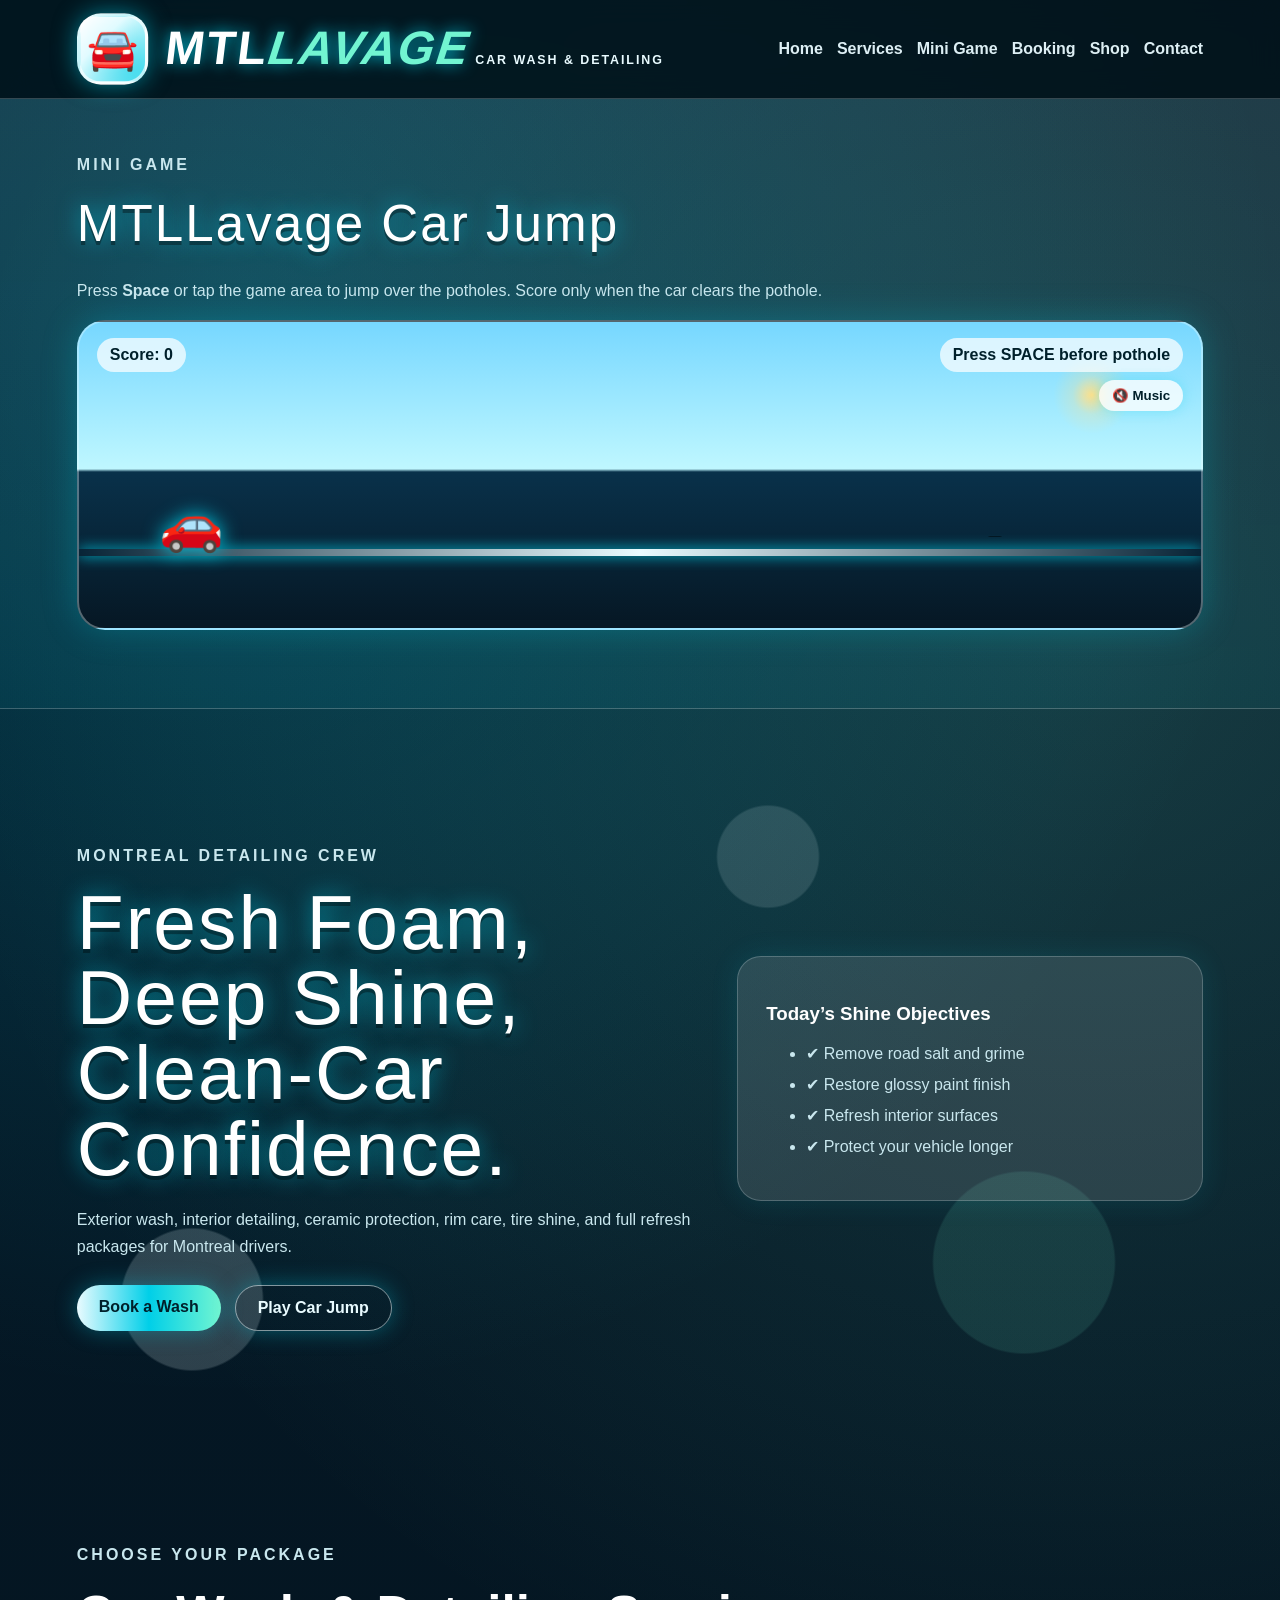
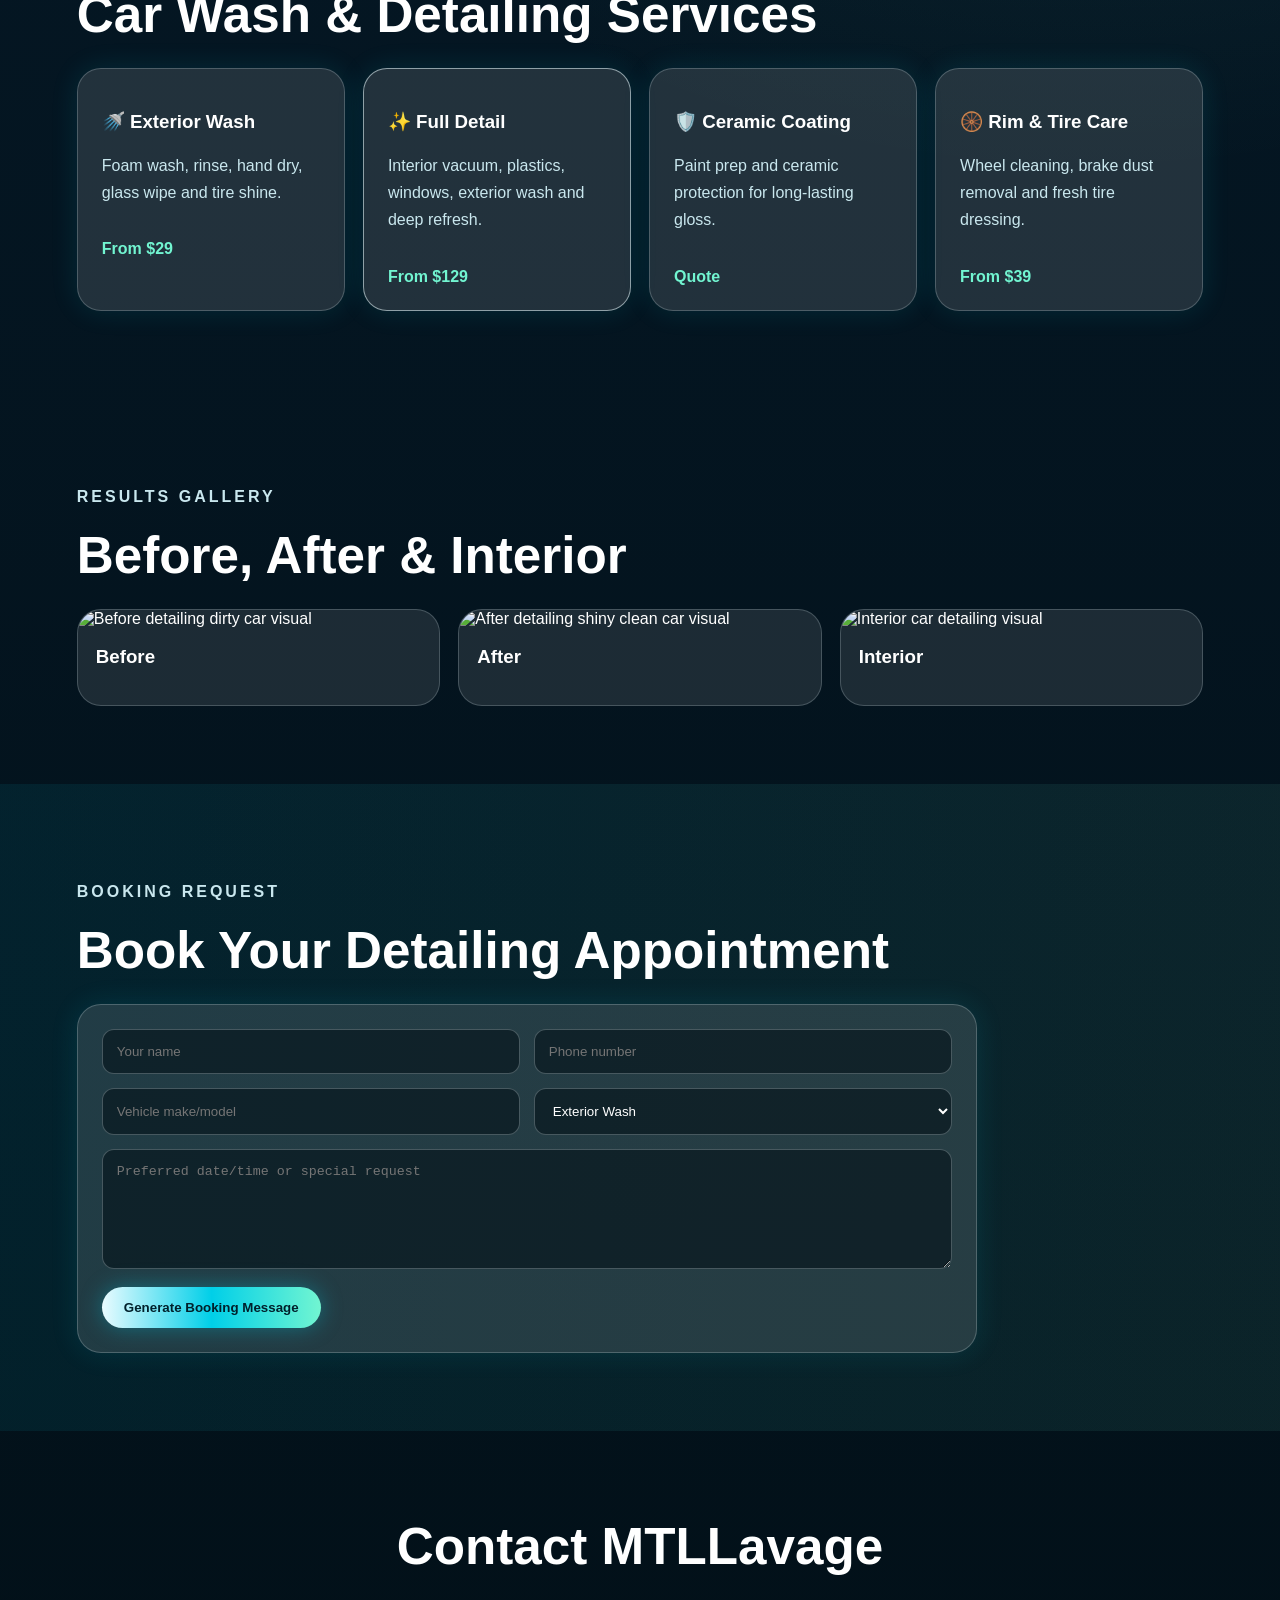
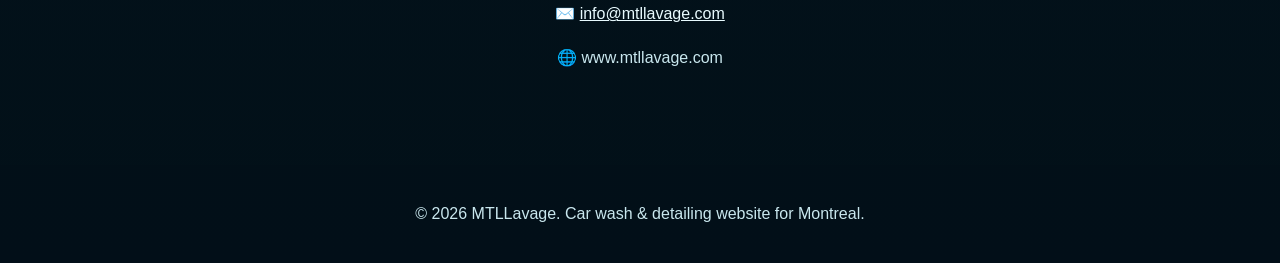
==== commit c670f73a: "Add files via upload" ====
--- a/index.html
+++ b/index.html
@@ -6,6 +6,15 @@
   <title>MTLLavage | Car Wash & Detailing Montreal</title>
   <meta name="description" content="MTLLavage car wash and detailing services in Montreal. Book exterior wash, interior detail, ceramic coating, and shop car care products." />
   <link rel="stylesheet" href="styles.css" />
+<!-- Google tag (gtag.js) -->
+<script async src="https://www.googletagmanager.com/gtag/js?id=G-5SGFS2N8L9"></script>
+<script>
+  window.dataLayer = window.dataLayer || [];
+  function gtag(){dataLayer.push(arguments);}
+  gtag('js', new Date());
+  gtag('config', 'G-5SGFS2N8L9');
+</script>
+
 </head>
 <body>
 
@@ -52,7 +61,10 @@
       <div id="gameCar" class="game-car">🚗</div>
       <div id="hurdle" class="pothole"></div>
       <div id="score" class="score">Score: 0</div>
-      <div id="gameHint" class="game-hint">Press SPACE before pothole</div>
+      <button id="musicToggle" class="music-toggle" type="button">🔇 Music</button>
+      <audio id="minigameMusic" src="assets/minigame-music.wav" loop preload="auto"></audio>
+      <audio id="potholeHitSound" src="assets/pothole-hit.wav" preload="auto"></audio>
+      <div id="gameHint" class="game-hint">Press SPACE before pothole</div><div id="mobileJumpHint" class="mobile-jump-hint">👆 TAP ANYWHERE TO JUMP</div>
     </div>
   </section>
 
--- a/styles.css
+++ b/styles.css
@@ -581,3 +581,117 @@
   30% { transform: scale(1.25) rotate(5deg); opacity: 1; }
   100% { transform: scale(.9) translateY(-30px); opacity: 0; }
 }
+
+
+/* Level 6 mobile gameplay improvements */
+.pothole{
+  width:45px !important;
+  height:16px !important;
+  animation:hurdleMove 2.6s linear infinite !important;
+}
+
+@keyframes jump{
+  0%,100%{bottom:73px;}
+  45%{bottom:170px;}
+}
+
+.mobile-jump-hint{
+  position:absolute;
+  bottom:120px;
+  left:50%;
+  transform:translateX(-50%);
+  background:rgba(0,0,0,.65);
+  color:#fff;
+  padding:10px 18px;
+  border-radius:999px;
+  font-weight:bold;
+  z-index:10;
+  animation:pulseHint 1.5s infinite;
+}
+
+@keyframes pulseHint{
+  0%{opacity:.5;}
+  50%{opacity:1;}
+  100%{opacity:.5;}
+}
+
+@media (max-width:768px){
+  .pothole{
+    width:38px !important;
+    height:14px !important;
+    animation:hurdleMove 3s linear infinite !important;
+  }
+  .game-car{
+    font-size:48px;
+  }
+}
+
+@media (min-width:769px){
+  .mobile-jump-hint{display:none;}
+}
+
+
+/* Level 7 mini-game music button */
+.music-toggle {
+  position: absolute;
+  top: 58px;
+  right: 18px;
+  z-index: 12;
+  border: 0;
+  border-radius: 999px;
+  padding: 8px 13px;
+  background: rgba(255,255,255,.78);
+  color: #00202b;
+  font-weight: 900;
+  cursor: pointer;
+  box-shadow: 0 0 14px rgba(0,207,232,.28);
+}
+
+.music-toggle:hover {
+  transform: scale(1.04);
+}
+
+@media (max-width: 768px) {
+  .music-toggle {
+    top: 14px;
+    right: 14px;
+  }
+}
+
+
+/* Level 8: softer game + easier mobile jump */
+.pothole {
+  width: 34px !important;
+  height: 12px !important;
+  animation: hurdleMove 3.05s linear infinite !important;
+}
+
+.game-car.jump {
+  animation: jumpEasy .82s ease-out !important;
+}
+
+@keyframes jumpEasy {
+  0%, 100% { bottom: 73px; }
+  40%, 58% { bottom: 190px; }
+}
+
+@media (max-width: 768px) {
+  .pothole {
+    width: 28px !important;
+    height: 10px !important;
+    animation: hurdleMove 3.65s linear infinite !important;
+  }
+
+  .game-car {
+    font-size: 46px !important;
+  }
+
+  .game-car.jump {
+    animation: jumpEasyMobile .95s ease-out !important;
+  }
+
+  @keyframes jumpEasyMobile {
+    0%, 100% { bottom: 73px; }
+    36%, 64% { bottom: 205px; }
+  }
+}
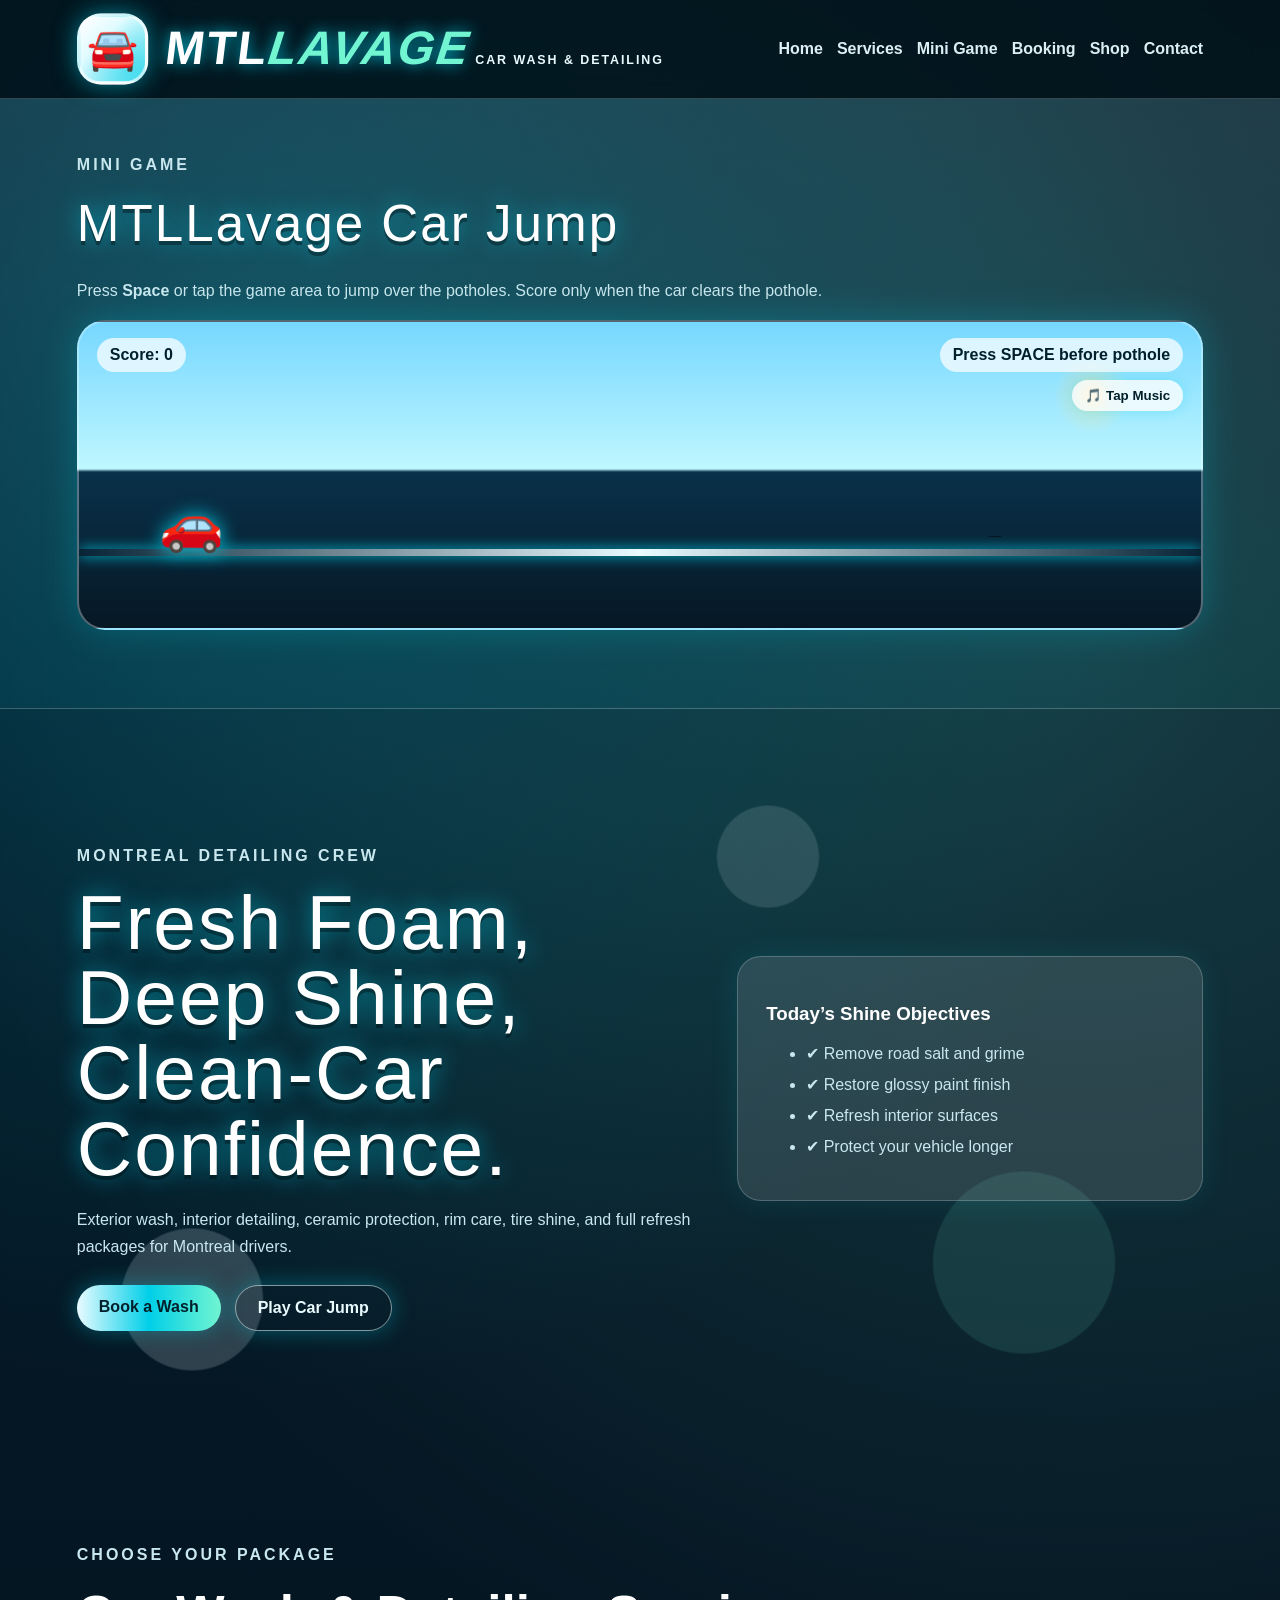
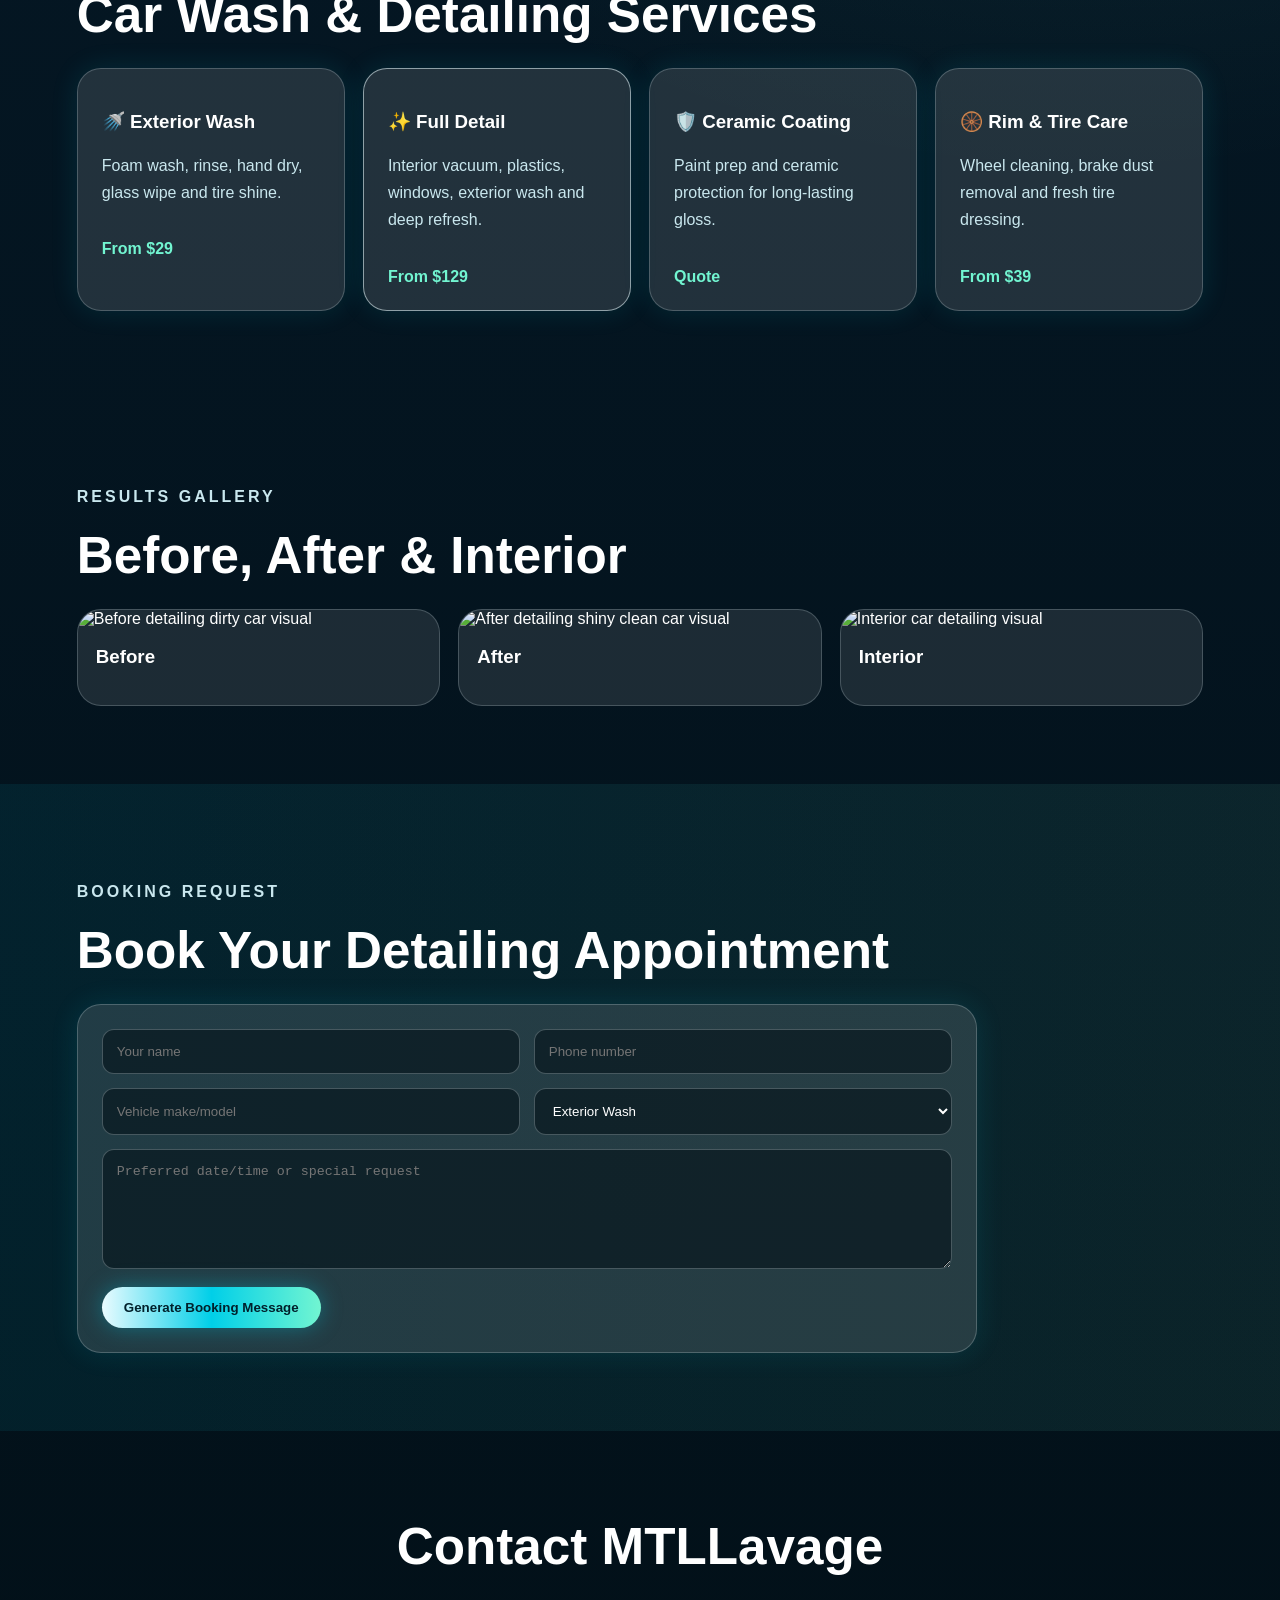
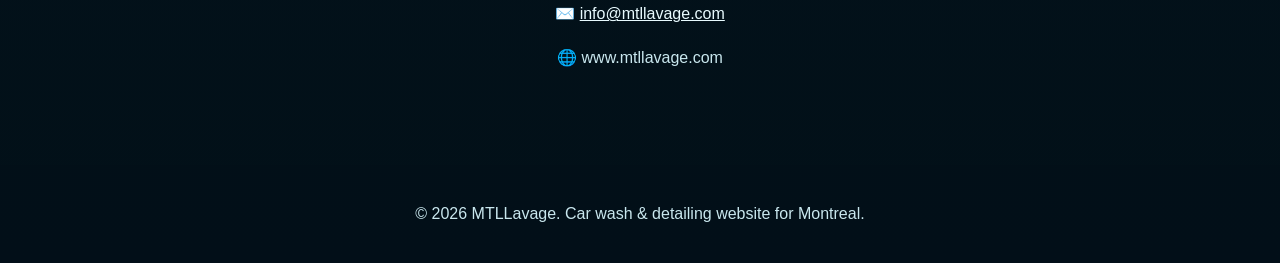
==== commit ba0c100b: "Add files via upload" ====
--- a/index.html
+++ b/index.html
@@ -61,9 +61,7 @@
       <div id="gameCar" class="game-car">🚗</div>
       <div id="hurdle" class="pothole"></div>
       <div id="score" class="score">Score: 0</div>
-      <button id="musicToggle" class="music-toggle" type="button">🔇 Music</button>
-      <audio id="minigameMusic" src="assets/minigame-music.wav" loop preload="auto"></audio>
-      <audio id="potholeHitSound" src="assets/pothole-hit.wav" preload="auto"></audio>
+      <button id="musicToggle" class="music-toggle" type="button">🎵 Tap Music</button>
       <div id="gameHint" class="game-hint">Press SPACE before pothole</div><div id="mobileJumpHint" class="mobile-jump-hint">👆 TAP ANYWHERE TO JUMP</div>
     </div>
   </section>
--- a/styles.css
+++ b/styles.css
@@ -695,3 +695,25 @@
     36%, 64% { bottom: 205px; }
   }
 }
+
+
+/* Level 9: GitHub Pages audio fix + middle-ground jump */
+.game-car.jump {
+  animation: jumpBalanced .72s ease-out !important;
+}
+
+@keyframes jumpBalanced {
+  0%, 100% { bottom: 73px; }
+  45% { bottom: 150px; }
+}
+
+@media (max-width: 768px) {
+  .game-car.jump {
+    animation: jumpBalancedMobile .80s ease-out !important;
+  }
+
+  @keyframes jumpBalancedMobile {
+    0%, 100% { bottom: 73px; }
+    45% { bottom: 160px; }
+  }
+}
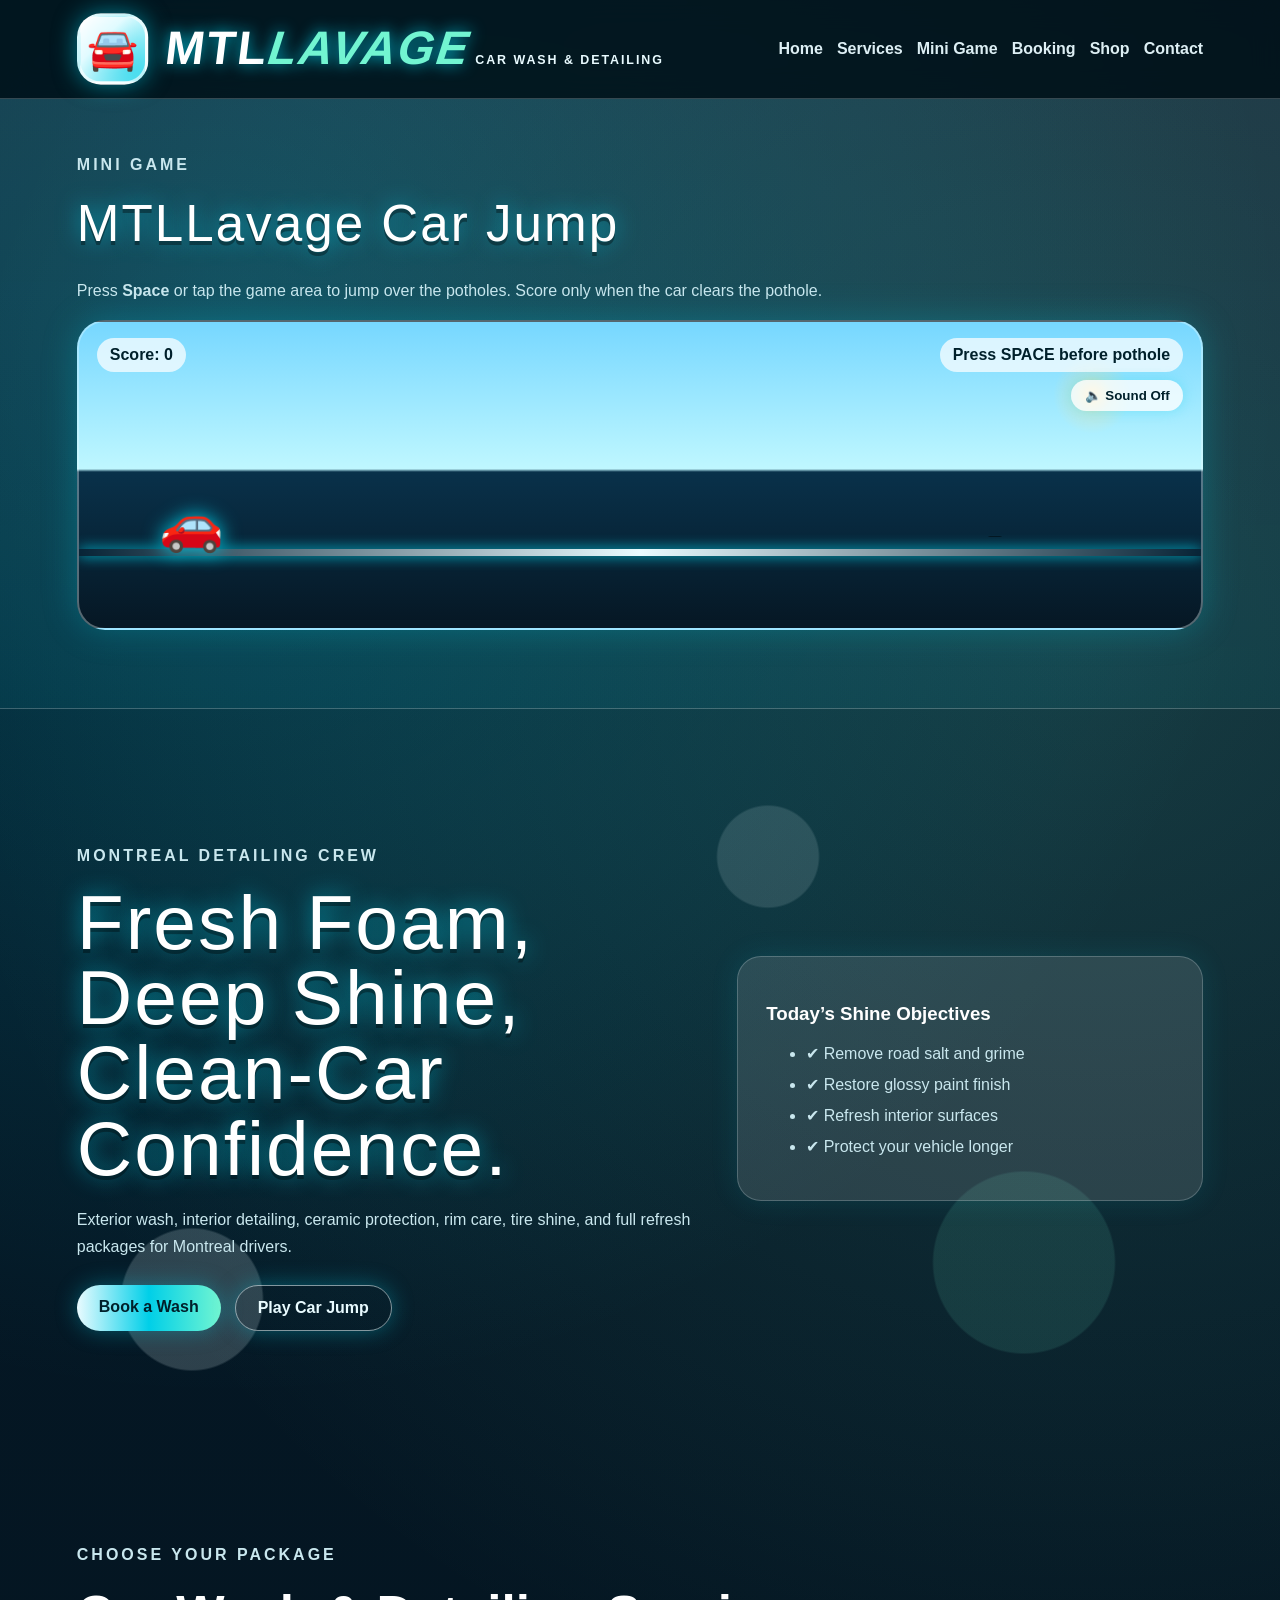
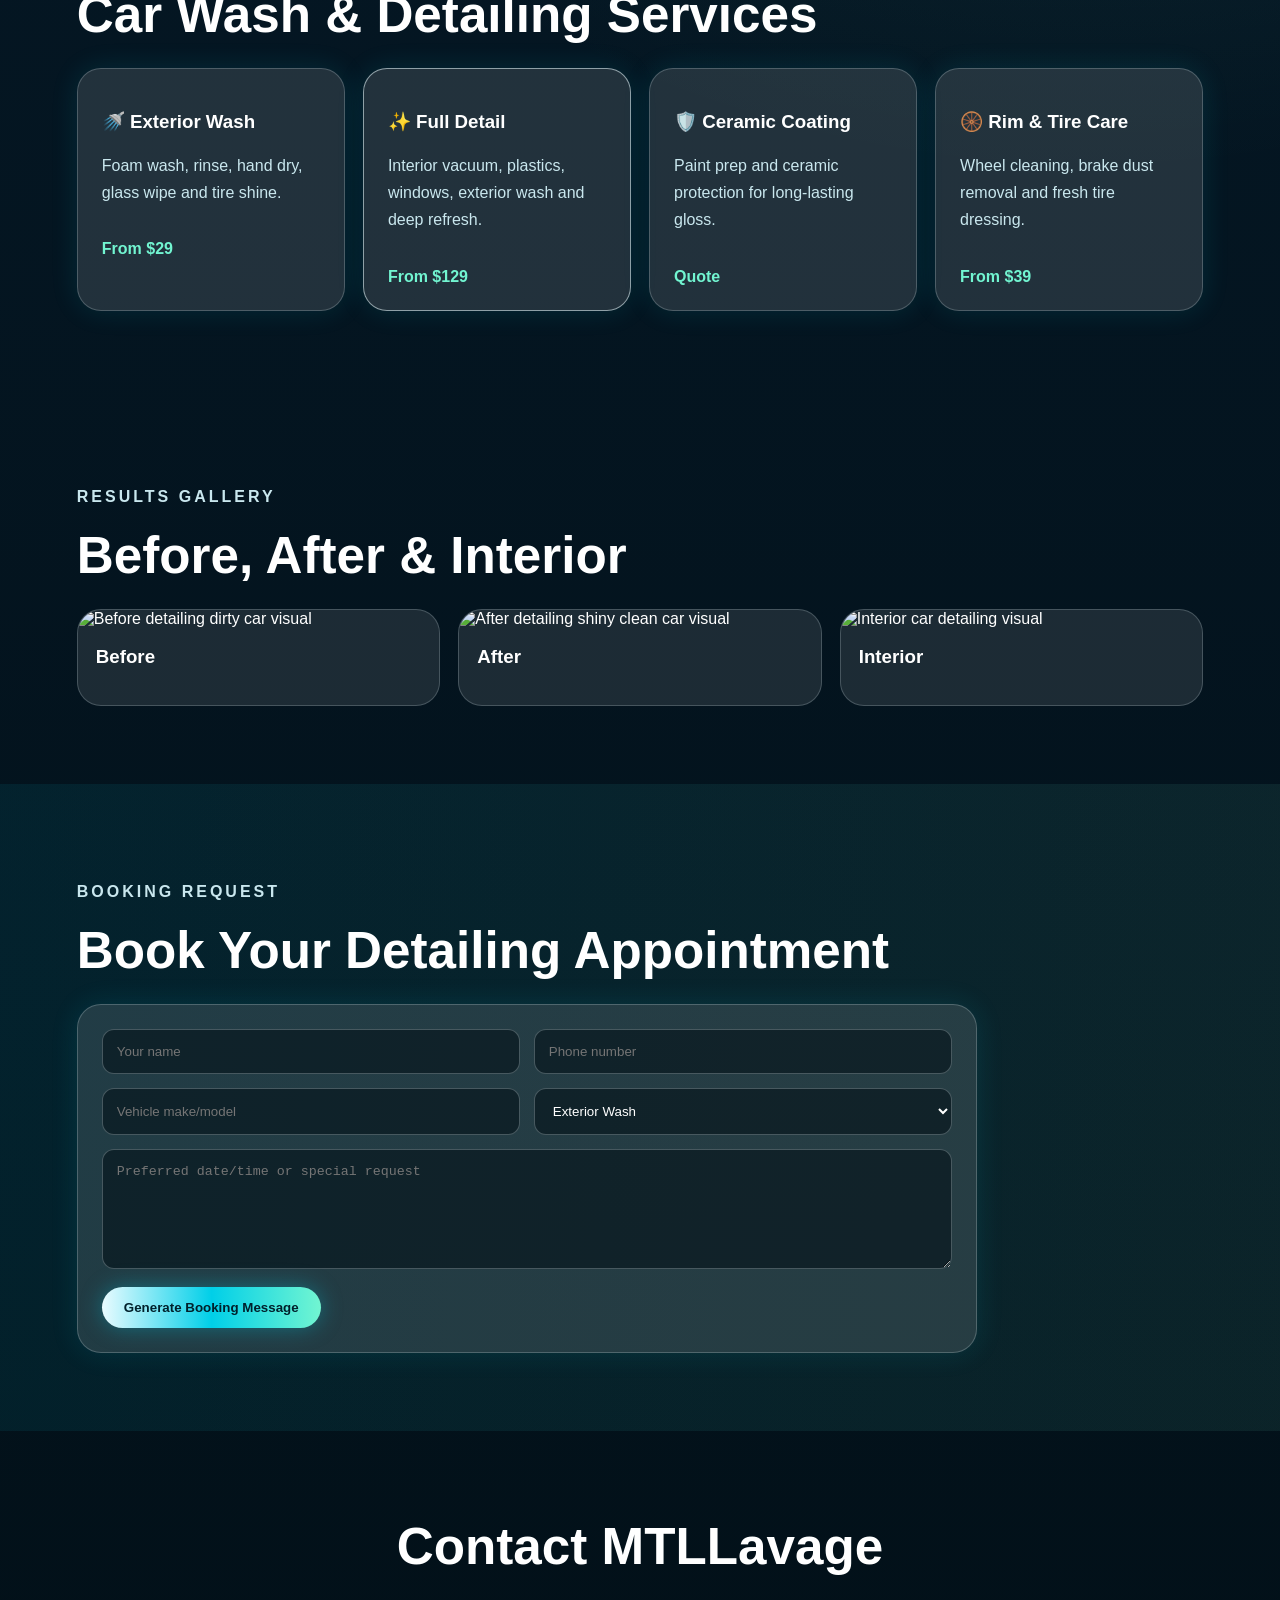
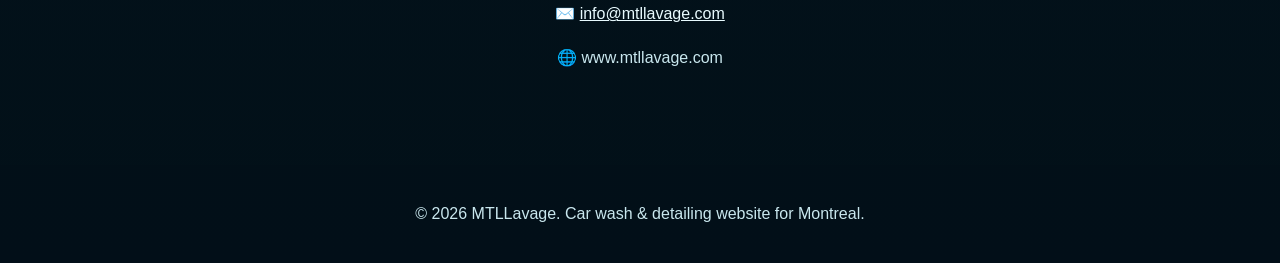
==== commit 11889bab: "Add files via upload" ====
--- a/index.html
+++ b/index.html
@@ -61,7 +61,7 @@
       <div id="gameCar" class="game-car">🚗</div>
       <div id="hurdle" class="pothole"></div>
       <div id="score" class="score">Score: 0</div>
-      <button id="musicToggle" class="music-toggle" type="button">🎵 Tap Music</button>
+      <button id="musicToggle" class="music-toggle" type="button">🔈 Sound Off</button>
       <div id="gameHint" class="game-hint">Press SPACE before pothole</div><div id="mobileJumpHint" class="mobile-jump-hint">👆 TAP ANYWHERE TO JUMP</div>
     </div>
   </section>
--- a/styles.css
+++ b/styles.css
@@ -717,3 +717,30 @@
     45% { bottom: 160px; }
   }
 }
+
+
+/* Level 10: reliable click-to-start sound */
+.music-toggle {
+  min-width: 112px;
+}
+
+.sound-toast {
+  position: absolute;
+  left: 50%;
+  top: 58px;
+  transform: translateX(-50%);
+  z-index: 20;
+  padding: 9px 15px;
+  border-radius: 999px;
+  background: rgba(0,0,0,.68);
+  color: #fff;
+  font-weight: 900;
+  pointer-events: none;
+  animation: soundToast 1.1s ease forwards;
+}
+
+@keyframes soundToast {
+  0% { opacity: 0; transform: translateX(-50%) translateY(-8px); }
+  20% { opacity: 1; }
+  100% { opacity: 0; transform: translateX(-50%) translateY(-25px); }
+}
